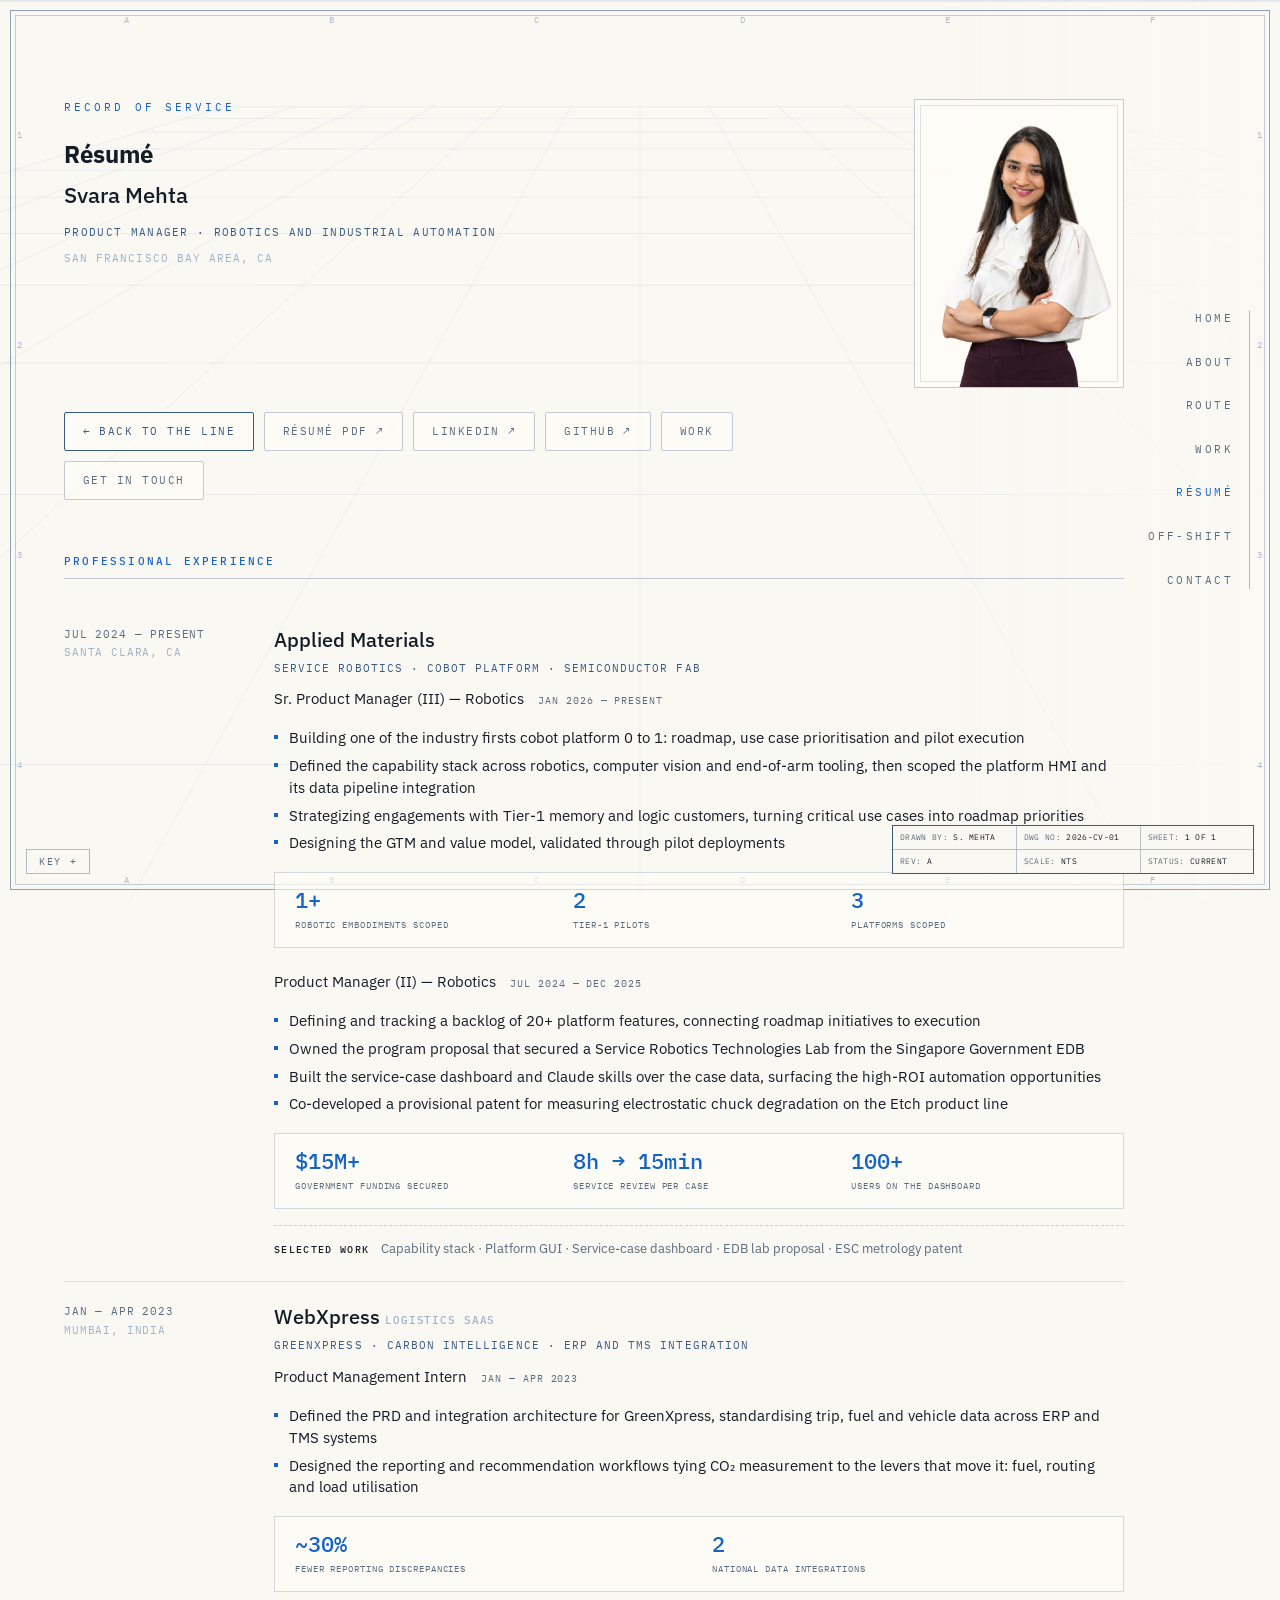
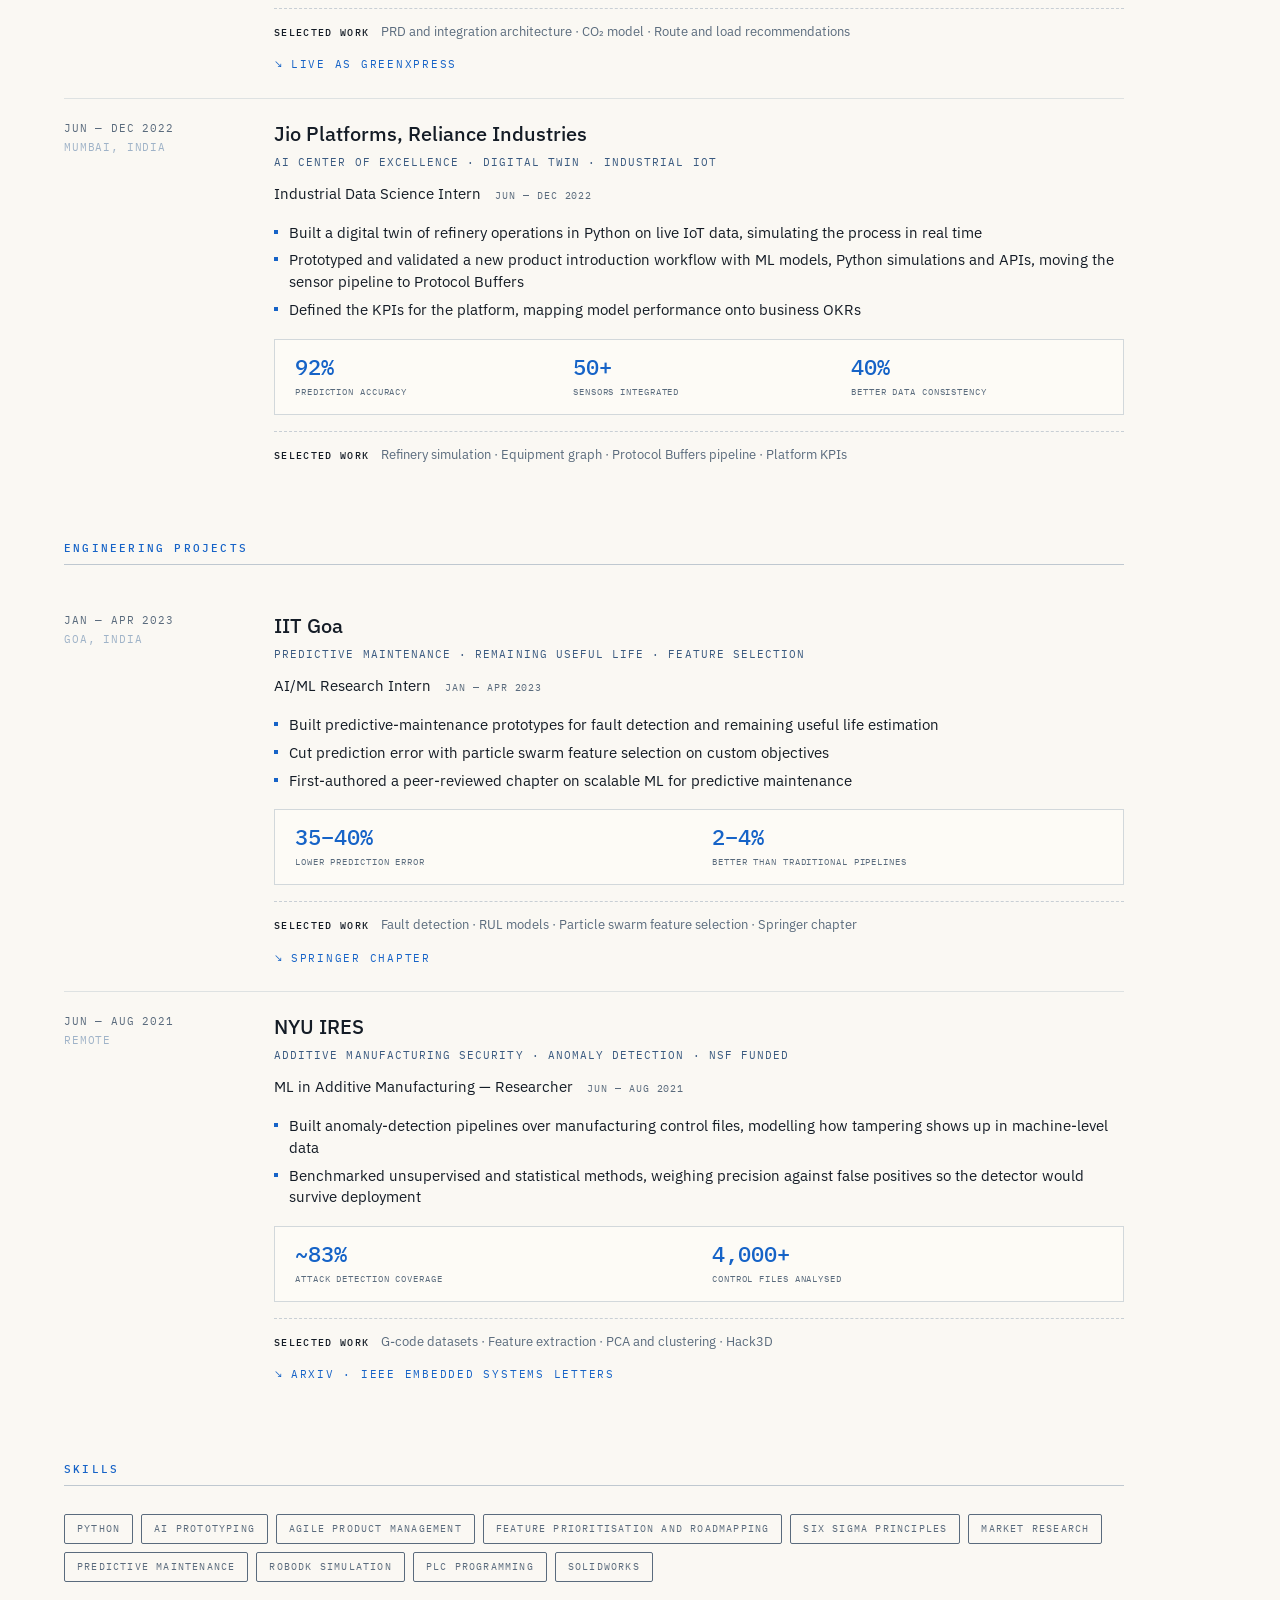
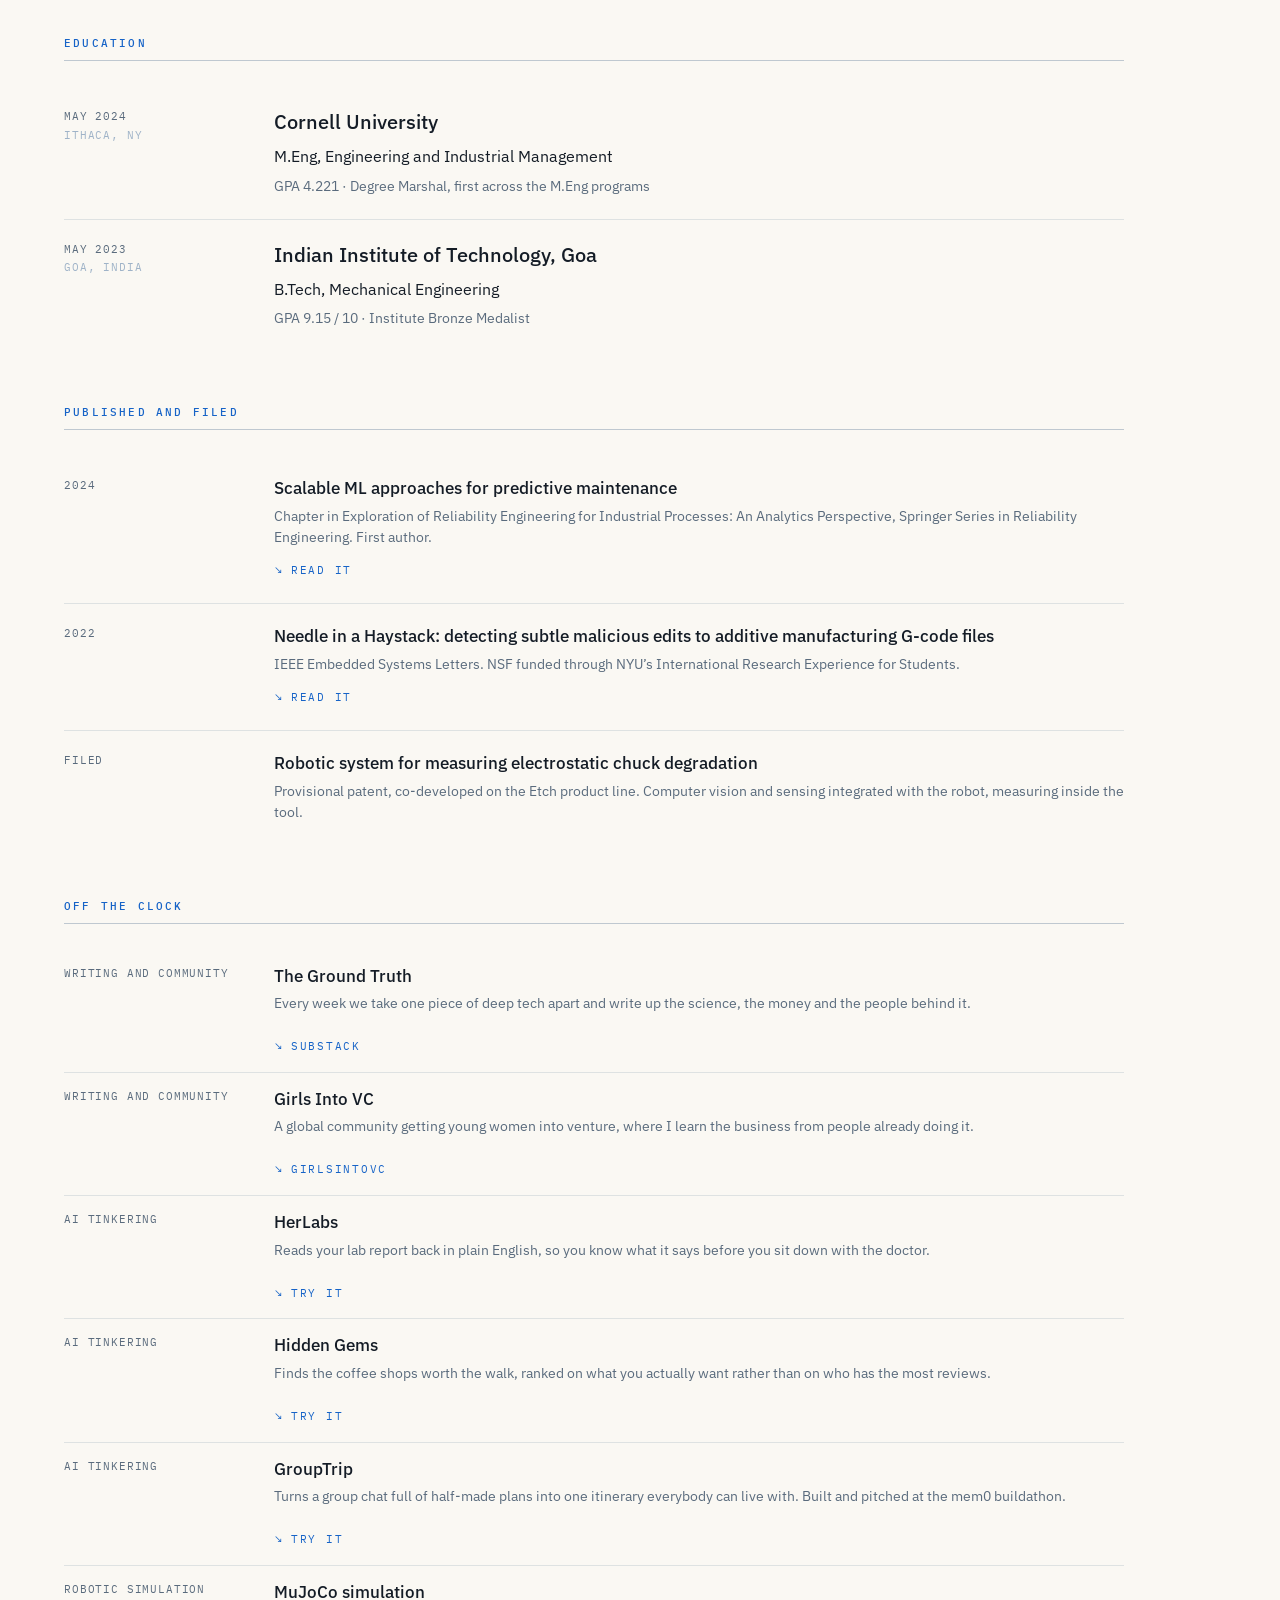
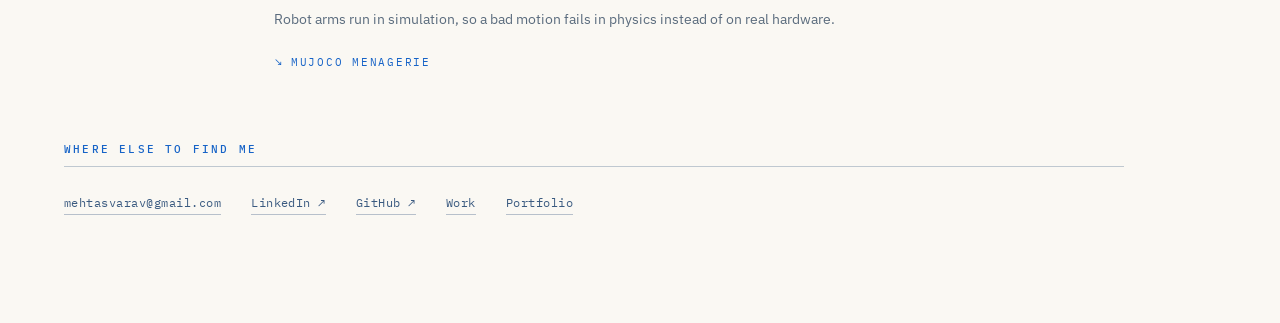
==== resume.html @ a300cddb "Portfolio site, presented as engineering drawing sheets Static site, no build step. Four sheets: hom" ====
<!DOCTYPE html>
<html lang="en">
<head>
  <meta charset="UTF-8" />
  <meta name="viewport" content="width=device-width, initial-scale=1.0" />
  <title>Résumé — Svara Mehta</title>
  <meta name="description" content="Svara Mehta — Product Manager bringing robotics and industrial automation to life. The record of service, on one sheet." />
  <meta name="theme-color" content="#FAF8F3" />
  <link rel="icon" href="data:image/svg+xml,%3Csvg xmlns='http://www.w3.org/2000/svg' viewBox='0 0 32 32'%3E%3Crect width='32' height='32' rx='3' fill='%23FAF8F3'/%3E%3Crect x='5' y='5' width='22' height='22' fill='none' stroke='%233A5A80' stroke-width='1.5'/%3E%3Crect x='8' y='8' width='16' height='16' fill='none' stroke='%239FB3C8' stroke-width='1'/%3E%3C/svg%3E" />
  <link rel="preconnect" href="https://fonts.googleapis.com" />
  <link rel="preconnect" href="https://fonts.gstatic.com" crossorigin />
  <link href="https://fonts.googleapis.com/css2?family=IBM+Plex+Sans:ital,wght@0,400;0,500;0,600;1,400&family=IBM+Plex+Mono:wght@400;500&display=swap" rel="stylesheet" />
  <link rel="stylesheet" href="svara.css?v=1795788061" />
  <script src="svara.js?v=1795788061" defer></script>
</head>
<body class="page-resume">
  <div id="root" hidden></div>

  <!-- backdrop scene -->
  <canvas id="scene" class="scene-canvas" data-testid="scene-canvas" aria-hidden="true"></canvas>

  <!-- sheet furniture -->
  <div class="sheet-border" aria-hidden="true"><div class="sheet-border-inner"></div></div>
  <div class="sheet-grid" aria-hidden="true" data-testid="sheet-grid">
    <div class="sg sg-top"><span>A</span><span>B</span><span>C</span><span>D</span><span>E</span><span>F</span></div>
    <div class="sg sg-bottom"><span>A</span><span>B</span><span>C</span><span>D</span><span>E</span><span>F</span></div>
    <div class="sg sg-left"><span>1</span><span>2</span><span>3</span><span>4</span></div>
    <div class="sg sg-right"><span>1</span><span>2</span><span>3</span><span>4</span></div>
  </div>

  <!-- fixed chrome -->
  <div class="progress" data-testid="progress-line"><span id="progress-fill" data-testid="progress-fill"></span></div>

  <nav class="edge-nav" data-testid="edge-nav" aria-label="Sections">
    <a href="index.html#hero" data-testid="nav-link-home">Home</a>
    <a href="index.html#blueprint" data-testid="nav-link-about">About</a>
    <a href="index.html#route" data-testid="nav-link-route">Route</a>
    <a href="work.html" data-testid="nav-link-work">Work</a>
    <a href="resume.html" data-testid="nav-link-resume" aria-current="page">R&eacute;sum&eacute;</a>
    <a href="index.html#off-shift" data-testid="nav-link-lately">Off-shift</a>
    <a href="index.html#on-call" data-testid="nav-link-contact">Contact</a>
  </nav>

  <div class="title-block" data-testid="title-block">
    <div class="tb-cell"><span class="tb-k">Drawn by:</span> S. Mehta</div>
    <div class="tb-cell"><span class="tb-k">Dwg No:</span> 2026-CV-01</div>
    <div class="tb-cell"><span class="tb-k">Sheet:</span> 1 of 1</div>
    <div class="tb-cell"><span class="tb-k">Rev:</span> A</div>
    <div class="tb-cell"><span class="tb-k">Scale:</span> NTS</div>
    <div class="tb-cell"><span class="tb-k">Status:</span> Current</div>
  </div>

  <div class="legend" data-testid="legend">
    <button class="legend-toggle" id="legend-toggle" data-testid="legend-toggle" aria-expanded="false">Key<span class="legend-caret">+</span></button>
    <div class="legend-panel" id="legend-panel" data-testid="legend-panel" hidden>
      <div class="lg-row"><span class="lg-sw sw-heavy"></span>Silhouette</div>
      <div class="lg-row"><span class="lg-sw sw-med"></span>Object edge</div>
      <div class="lg-row"><span class="lg-sw sw-hair"></span>Detail &amp; dimension</div>
      <div class="lg-row"><span class="lg-sw sw-dash"></span>Hidden feature</div>
      <div class="lg-row"><span class="lg-sw sw-accent"></span>Active section</div>
    </div>
  </div>

  <main>
    <section id="resume" class="section" data-testid="section-resume">
      <div class="section-inner">
        <header class="wp-head cv-head">
          <div class="cv-head-txt">
            <p class="callout">Record of Service</p>
            <h1>R&eacute;sum&eacute;</h1>
            <p class="cv-name">Svara Mehta</p>
            <p class="wp-role">Product manager &middot; robotics and industrial automation</p>
            <p class="cv-where">San Francisco Bay Area, CA</p>
          </div>
          <figure class="cv-photo" data-testid="cv-photo">
            <img src="img/svara.png" alt="Svara Mehta" width="300" height="440" />
          </figure>
          <div class="wp-acts" data-testid="resume-actions">
            <a class="wp-btn wp-btn-key" href="index.html" data-testid="cv-back">
              <span class="arr" aria-hidden="true">&larr;</span> Back to the line
            </a>
            <a class="wp-btn" href="https://docs.google.com/document/d/1C8dsD9KQ1Hc4ltvU4LNf-x8ilKTJUwt_HlvixTPZYzU/export?format=pdf" target="_blank" rel="noopener" data-testid="cv-pdf">R&eacute;sum&eacute; PDF <span class="arr" aria-hidden="true">&nearr;</span></a>
            <a class="wp-btn" href="https://www.linkedin.com/in/svara-mehta" target="_blank" rel="noopener" data-testid="cv-linkedin">LinkedIn <span class="arr" aria-hidden="true">&nearr;</span></a>
            <a class="wp-btn" href="https://github.com/svara-2311" target="_blank" rel="noopener" data-testid="cv-github">GitHub <span class="arr" aria-hidden="true">&nearr;</span></a>
            <a class="wp-btn" href="work.html" data-testid="cv-work">Work</a>
            <a class="wp-btn" href="index.html#on-call" data-testid="cv-contact">Get in touch</a>
          </div>
        </header>
        <div id="resume-body" data-testid="resume-body"></div>
      </div>
    </section>
  </main>

  <noscript><p class="noscript-note">This site draws itself with JavaScript. Please enable it.</p></noscript>
</body>
</html>
---- svara.css ----
:root {
  --bone: #FAF8F3;
  --blue: #3A5A80;
  --pale: #9FB3C8;
  --ink: #141C26;
  --slate: #5A6B7D;
  --accent: #1663C7;
  --orange: var(--accent); /* every accent use; kept as an alias */
  --mono: "IBM Plex Mono", monospace;
  --sans: "IBM Plex Sans", sans-serif;
}

* { margin: 0; padding: 0; box-sizing: border-box; }

html { scroll-behavior: smooth; }

body {
  background: var(--bone);
  color: var(--ink);
  font-family: var(--sans);
  font-size: 16px;
  line-height: 1.6;
  overflow-x: hidden;
}

::selection { background: rgba(22, 99, 199, 0.16); }

a { color: inherit; }

/* ===== backdrop scene ===== */
.scene-canvas {
  position: fixed;
  inset: 0;
  width: 100%;
  height: 100%;
  z-index: 0;
  display: block;
  transition: opacity 0.5s ease;
}
/* the route section is a drawing of its own, and the backdrop lands across
   it; it fades out while that section is the one being read */
.scene-canvas.is-off { opacity: 0; }

/* ===== sheet furniture ===== */
.sheet-border {
  position: fixed;
  inset: 10px;
  border: 1px solid rgba(58, 90, 128, 0.55);
  pointer-events: none;
  z-index: 6;
}
.sheet-border-inner {
  position: absolute;
  inset: 4px;
  border: 1px solid rgba(58, 90, 128, 0.28);
}

.sheet-grid .sg {
  position: fixed;
  display: flex;
  justify-content: space-around;
  align-items: center;
  font-family: var(--mono);
  font-size: 9px;
  letter-spacing: 0.1em;
  color: rgba(159, 179, 200, 0.85);
  pointer-events: none;
  z-index: 6;
  user-select: none;
}
.sg-top { top: 11px; left: 24px; right: 24px; height: 18px; }
.sg-bottom { bottom: 11px; left: 24px; right: 24px; height: 18px; }
.sg-left { left: 11px; top: 30px; bottom: 30px; width: 18px; flex-direction: column; }
.sg-right { right: 11px; top: 30px; bottom: 30px; width: 18px; flex-direction: column; }

/* ===== fixed chrome ===== */
.progress {
  position: fixed;
  top: 0;
  left: 0;
  right: 0;
  height: 2px;
  background: rgba(159, 179, 200, 0.25);
  z-index: 40;
}
.progress span {
  display: block;
  height: 100%;
  width: 0;
  background: var(--orange);
}

.edge-nav {
  position: fixed;
  right: 30px;
  top: 50%;
  transform: translateY(-50%);
  z-index: 30;
  border-right: 1px solid rgba(58, 90, 128, 0.4);
  padding-right: 16px;
  text-align: right;
  display: flex;
  flex-direction: column;
  gap: 26px;
}
.edge-nav a {
  font-family: var(--mono);
  font-size: 11px;
  letter-spacing: 0.22em;
  text-transform: uppercase;
  text-decoration: none;
  color: var(--slate);
  transition: color 0.25s ease;
}
.edge-nav a:hover { color: var(--ink); }
.edge-nav a.active,
.edge-nav a[aria-current="page"] { color: var(--orange); }

.title-block {
  position: fixed;
  right: 26px;
  bottom: 26px;
  width: 362px;
  z-index: 20;
  border: 1px solid var(--blue);
  background: rgba(250, 248, 243, 0.92);
  display: grid;
  grid-template-columns: 1.1fr 1.1fr 1fr;
  font-family: var(--mono);
  font-size: 8px;
  letter-spacing: 0.04em;
  text-transform: uppercase;
  color: var(--ink);
}
.tb-cell {
  padding: 5px 7px;
  border-right: 1px solid rgba(58, 90, 128, 0.35);
  border-bottom: 1px solid rgba(58, 90, 128, 0.35);
  white-space: nowrap;
  overflow: hidden;
}
.tb-cell:nth-child(3n) { border-right: none; }
.tb-cell:nth-child(n+4) { border-bottom: none; }
.tb-k { color: var(--slate); }

.legend {
  position: fixed;
  left: 26px;
  bottom: 26px;
  z-index: 20;
}
.legend-toggle {
  font-family: var(--mono);
  font-size: 10px;
  letter-spacing: 0.16em;
  text-transform: uppercase;
  color: var(--slate);
  background: rgba(250, 248, 243, 0.92);
  border: 1px solid rgba(58, 90, 128, 0.4);
  padding: 5px 12px;
  cursor: pointer;
  display: flex;
  align-items: center;
  gap: 8px;
}
.legend-toggle:hover { color: var(--ink); border-color: var(--blue); }
.legend-caret { transition: transform 0.25s ease; display: inline-block; }
.legend.open .legend-caret { transform: rotate(45deg); }
.legend-panel {
  border: 1px solid rgba(58, 90, 128, 0.4);
  border-bottom: 1px solid rgba(58, 90, 128, 0.4);
  background: rgba(250, 248, 243, 0.94);
  padding: 10px 14px;
}
.lg-row {
  display: flex;
  align-items: center;
  gap: 10px;
  font-family: var(--mono);
  font-size: 9px;
  letter-spacing: 0.12em;
  text-transform: uppercase;
  color: var(--slate);
  padding: 3px 0;
}
.lg-sw { display: inline-block; width: 30px; height: 8px; position: relative; }
.sw-heavy::before { content: ""; position: absolute; top: 3px; left: 0; right: 0; height: 2px; background: var(--blue); }
.sw-med::before { content: ""; position: absolute; top: 3px; left: 0; right: 0; height: 1px; background: var(--blue); }
.sw-hair::before { content: ""; position: absolute; top: 3px; left: 0; right: 0; height: 1px; background: var(--pale); }
.sw-dash::before { content: ""; position: absolute; top: 3px; left: 0; right: 0; height: 1px;
  background: repeating-linear-gradient(90deg, var(--pale) 0 4px, transparent 4px 8px); }
.sw-accent::before { content: ""; position: absolute; top: 2px; left: 12px; width: 6px; height: 6px; background: var(--orange); }

/* ===== sections ===== */
main { position: relative; z-index: 10; }

.section {
  min-height: 100vh;
  display: flex;
  align-items: center;
  padding: 14vh 200px 10vh 8vw;
}

.section-inner { width: min(680px, 100%); }

/* the two sections that carry a drawing get the room: the standard 200px
   right gutter is there to clear the nav, and the nav only needs 130 */
#route,
#shop-floor { padding-right: 150px; padding-left: 5vw; }
/* the plan plus its list is a screenful on its own; scrolling to reach the
   jobs underneath the drawing of where they happened makes no sense */
#route { padding-top: 7vh; padding-bottom: 9vh; }
#route .callout { margin-bottom: 8px; }
#route h2 { margin-bottom: 0; }
#route .section-inner,
#shop-floor .section-inner { width: min(1320px, 100%); }
#route h2,
#shop-floor h2 { font-size: clamp(34px, 3.4vw, 52px); }

.callout {
  font-family: var(--mono);
  font-size: 11px;
  letter-spacing: 0.28em;
  text-transform: uppercase;
  color: var(--orange);
  margin-bottom: 18px;
}

h2 {
  font-size: clamp(34px, 4.4vw, 56px);
  font-weight: 600;
  letter-spacing: -0.01em;
  line-height: 1.05;
  color: var(--ink);
}

.sub {
  font-family: var(--mono);
  font-size: 12px;
  letter-spacing: 0.14em;
  text-transform: uppercase;
  color: var(--slate);
  margin-top: 14px;
}

/* a plain-language line under the mono subtitle, where one is needed */
.sub-note {
  font-size: 16px;
  line-height: 1.55;
  color: var(--slate);
  max-width: 62ch;
  margin-top: 10px;
}

.lead-line {
  font-size: clamp(20px, 2vw, 26px);
  font-weight: 500;
  color: var(--ink);
  margin-top: 48px;
}

.section-compact { padding-top: 11vh; padding-bottom: 6vh; }
.bp-inner { width: min(1040px, 100%); }
.bp-head { max-width: 760px; }
.bp-head .lead-line { margin-top: 20px; }

.bp-grid {
  display: grid;
  grid-template-columns: repeat(2, minmax(0, 1fr));
  gap: 30px 56px;
  margin-top: 44px;
}
.bp-block { margin-top: 0; }

/* the "so what" of the four blocks, set apart from them */
.bp-close {
  margin-top: 40px;
  padding-top: 26px;
  border-top: 1px solid rgba(58, 90, 128, 0.26);
  font-style: italic;
  font-size: 14.5px;
  line-height: 1.55;
  color: var(--ink);
  text-align: left;
  text-wrap: pretty;
}
.bp-close span { display: block; }
.bp-close span + span { margin-top: 3px; }
.bp-block h3 {
  font-size: 17px;
  font-weight: 600;
  color: var(--ink);
  margin-bottom: 8px;
}
.bp-block p {
  color: var(--slate); font-size: 14.5px; line-height: 1.55;
  text-align: justify; text-justify: inter-word; hyphens: auto;
  hyphenate-limit-chars: 9 4 4;
  -webkit-hyphenate-limit-before: 4; -webkit-hyphenate-limit-after: 4;
}

.count {
  font-family: var(--mono);
  font-size: 11px;
  letter-spacing: 0.18em;
  text-transform: uppercase;
  color: var(--slate);
  margin-top: 16px;
}

/* ===== hero ===== */
.hero { align-items: flex-start; position: relative; }
.hero-inner {
  margin-top: 15vh;
  width: min(820px, 100%);
}
.hero-name {
  font-size: clamp(64px, 9.2vw, 132px);
  font-weight: 600;
  letter-spacing: -0.02em;
  line-height: 1.02;
  color: var(--ink);
}
.hero-type {
  font-family: var(--mono);
  font-size: clamp(14px, 1.5vw, 19px);
  letter-spacing: 0.06em;
  color: var(--blue);
  margin-top: 20px;
  min-height: 1.3em;
}
.type-cursor {
  display: inline-block;
  width: 1px;
  margin-left: 3px;
  background: var(--orange);
  animation: typeCursorBlink 0.9s step-end infinite;
}
.type-cursor::before { content: "\00a0"; }
@keyframes typeCursorBlink {
  0%, 49% { background: var(--orange); }
  50%, 100% { background: transparent; }
}
.hero-line {
  font-size: clamp(16px, 1.62vw, 23px);
  font-weight: 400;
  color: var(--ink);
  margin-top: 22px;
}
.hero-line a,
.bc-name a,
.direct a {
  color: inherit;
  text-decoration: underline;
  text-decoration-thickness: 1px;
  text-underline-offset: 5px;
  text-decoration-color: rgba(58, 90, 128, 0.55);
  transition: text-decoration-color 0.2s ease, color 0.2s ease;
}
.hero-line a:hover,
.direct a:hover { text-decoration-color: var(--orange); }

/* three ways off the landing page, in the same button idiom as the sheet's
   other controls, each one its own glyph so the row reads at a glance */
.hero-ic { display: flex; flex-wrap: wrap; gap: 10px; margin-top: 34px; }
.hic {
  display: inline-flex; align-items: center; gap: 8px;
  padding: 9px 15px;
  font-family: var(--mono); font-size: 10px; letter-spacing: 0.15em;
  text-transform: uppercase; text-decoration: none; white-space: nowrap;
  color: var(--slate);
  border: 1px solid rgba(58, 90, 128, 0.3); border-radius: 2px;
  background: rgba(255, 253, 248, 0.6);
  transition: border-color 0.2s ease, color 0.2s ease, background 0.2s ease;
}
.hic:hover { border-color: var(--blue); color: var(--blue); background: rgba(255, 253, 248, 0.96); }
.hic:focus-visible { outline: 2px solid var(--orange); outline-offset: 3px; }
.hic-m {
  width: 15px; height: 15px; flex: none;
  fill: none; stroke: var(--blue); stroke-width: 1.5;
  stroke-linecap: round; stroke-linejoin: round;
  transition: stroke 0.2s ease, fill 0.2s ease;
}
.hic-m-fill { fill: var(--blue); stroke: none; }
.hic:hover .hic-m { stroke: var(--orange); }
.hic:hover .hic-m-fill { fill: var(--orange); stroke: none; }

.scroll-hint {
  position: absolute;
  left: 8vw;
  bottom: 9vh;
  font-family: var(--mono);
  font-size: 11px;
  letter-spacing: 0.2em;
  text-transform: uppercase;
  color: var(--slate);
}

/* ===== section A — the route, drawn as an isometric site plan =====
   The geometry is generated in svara.js from route-data.js; everything here
   is the ink. Faces are filled before they are stroked so each solid reads
   as a silhouette, and every stroke is a hairline that holds its weight at
   any size — the drawing scales with the column, so the stroke must not.
   The plan sits straight on the sheet, with no frame of its own: the page's
   own drawing grid is the ground it stands on. Tokens are scoped to the
   section, which keeps the global palette alone. */
.rt {
  margin-top: 14px;
  --rt-roof: #FDFCFA;
  --rt-wall-l: #DED7CB;
  --rt-wall-r: #EFEAE1;
  --rt-road: #262F3C;
  --rt-line: #9A9385;
  --rt-faint: #D7D1C5;
}
.rt-plan { margin: 0; }
.rt-sheet { overflow: visible; }
/* Width-driven while there is height for it, and capped by the viewport
   when there is not: past the cap the drawing keeps its shape and centres,
   so the section still lands inside one screen on a short display. */
.rt-svg {
  display: block; width: 100%; height: auto;
  max-height: 47vh; overflow: visible;
}

/* every stroke in the drawing is a hairline, whatever the drawing scales to */
.rt-svg path, .rt-svg ellipse, .rt-svg circle { vector-effect: non-scaling-stroke; }

/* --- ground --- */
.rt-verge { fill: none; stroke: var(--rt-faint); stroke-width: 1; }
.rt-lot { fill: none; stroke: var(--rt-faint); stroke-width: 1; opacity: 0.65; }
.rt-parcel { fill: #FBF9F4; stroke: var(--rt-line); stroke-width: 1; opacity: 0.92; }
.rt-parcel.is-vacant { fill: none; stroke-dasharray: 6 5; }

/* --- the education precinct --- */
/* the campus boundary reads as a boundary, not another parcel line */
.rt-precinct {
  fill: #F3EFE6; stroke: var(--slate); stroke-width: 1.2;
  stroke-dasharray: 7 4; opacity: 0.95;
}
.rt-quad { fill: #E3DCCE; stroke: var(--rt-line); stroke-width: 1; }
.rt-drive { fill: none; stroke: var(--rt-line); stroke-width: 1.2; stroke-dasharray: 4 4; }
.rt-zone {
  font-family: var(--mono); font-size: 3.4px; letter-spacing: 0.22em;
  text-transform: uppercase; fill: var(--slate); text-anchor: middle;
  dominant-baseline: central; opacity: 0.8;
}

/* --- the road --- */
.rt-road { fill: var(--rt-road); stroke: none; }
.rt-mark {
  fill: none; stroke: #FAF8F3; stroke-width: 1.2;
  stroke-dasharray: 8 8; opacity: 0.55;
}
.rt-run { fill: none; stroke: var(--accent); stroke-width: 2; stroke-linecap: round; }
.rt-dot { fill: var(--accent); opacity: 0; }
.rt-year {
  font-family: var(--mono); font-size: 3.4px; letter-spacing: 0.12em;
  fill: #FAF8F3; text-anchor: middle; dominant-baseline: central; opacity: 0.85;
}

/* --- solids: roof, the wall that falls left, the wall that falls right --- */
.rt-top { fill: var(--rt-roof); stroke: var(--ink); stroke-width: 1.1; }
.rt-wl { fill: var(--rt-wall-l); stroke: var(--ink); stroke-width: 1.1; }
.rt-wr { fill: var(--rt-wall-r); stroke: var(--ink); stroke-width: 1.1; }
.rt-aux.rt-top, .rt-aux.rt-wl, .rt-aux.rt-wr { stroke-width: 1; }
/* the campus outbuildings, which are scenery and should not compete */
.rt-minor.rt-top, .rt-minor.rt-wl, .rt-minor.rt-wr { stroke: var(--slate); stroke-width: 1; }
/* the one site that is still running */
.rt-top.is-live { stroke: var(--accent); stroke-width: 1.4; }
.rt-wl.is-live, .rt-wr.is-live { stroke: var(--accent); }

/* --- signage: every site is named in the drawing --- */
.rt-panel { fill: #FDFCFA; stroke: var(--ink); stroke-width: 1.1; }
.rt-panel.rt-sign.is-live { stroke: var(--accent); stroke-width: 1.4; }
.rt-panel.rt-sign.is-soon { stroke: var(--accent); stroke-width: 1.3; stroke-dasharray: 4 3; }
.rt-post { fill: none; stroke: var(--ink); stroke-width: 1.1; }
.rt-sign-n {
  font-family: var(--sans); font-size: 3px; font-weight: 500;
  fill: var(--ink); text-anchor: middle;
}
.rt-sign-n.is-live { fill: var(--accent); }
.rt-sign-n.is-soon {
  font-family: var(--mono); font-size: 2.6px; letter-spacing: 0.18em; fill: var(--accent);
}
.rt-sign-w {
  font-family: var(--mono); font-size: 1.8px; letter-spacing: 0.1em;
  fill: var(--slate); text-anchor: middle;
}
/* the gate board at the entrance to each half of the site */
.rt-panel.rt-gate { fill: var(--ink); stroke: var(--ink); }
.rt-gate-n {
  font-family: var(--mono); font-size: 2.9px; letter-spacing: 0.2em;
  fill: #FAF8F3; text-anchor: middle;
}
.rt-gate-w {
  font-family: var(--mono); font-size: 1.9px; letter-spacing: 0.1em;
  fill: var(--pale); text-anchor: middle;
}

/* --- trees, because a site has some --- */
.rt-trunk { fill: none; stroke: var(--rt-line); stroke-width: 1.1; }
.rt-canopy { fill: #E5DFD3; stroke: var(--slate); stroke-width: 1.1; }

.rt-cap {
  display: flex; justify-content: space-between; gap: 16px; flex-wrap: wrap;
  margin-top: 8px; padding-top: 8px; border-top: 1px solid var(--pale);
  font-family: var(--mono); font-size: 9px; letter-spacing: 0.1em;
  text-transform: uppercase; color: var(--slate);
}

/* ===== what the plan is read by =====
   Six jobs in two columns and the two degrees beside them. Mumbai and the
   schools are named on the drawing itself, so the only thing repeated here
   is what a board has no room for: what each job actually was. */
.rt-under {
  display: grid; grid-template-columns: minmax(0, 1.62fr) minmax(0, 1fr);
  gap: 38px; margin-top: 16px;
}
.rt-h {
  font-family: var(--mono); font-size: 9.5px; letter-spacing: 0.16em;
  text-transform: uppercase; color: var(--slate);
  margin: 0 0 9px; padding-bottom: 7px; border-bottom: 1px solid var(--pale);
}
.rt-sched, .rt-elist { list-style: none; margin: 0; padding: 0; }
.rt-sched {
  display: grid; grid-template-columns: repeat(2, minmax(0, 1fr));
  /* filled down one column and then down the next, so the numbers read in
     order; the row count comes from the list itself */
  grid-auto-flow: column; grid-template-rows: repeat(var(--rt-rows, 3), auto);
  column-gap: 32px;
}
.rt-row {
  display: grid; grid-template-columns: 22px minmax(0, 1fr) auto;
  gap: 10px; align-items: baseline;
  padding: 5px 8px; margin: 0 -8px; border-bottom: 1px solid #EDE8DF;
  cursor: default;
  transition: background-color 0.22s ease;
}
/* the last row of each column, not just the last of the list */
.rt-row.is-coltail { border-bottom: 0; }

/* --- a row and the building it names, hovered together --- */
.rt-row.is-lift { background-color: #F3EFE5; }
.rt-row.is-lift .rt-rn,
.rt-row.is-lift .rt-rname,
.rt-row.is-lift .rt-rwhen { color: var(--accent); }
/* the solid rises off its plot, and the plot darkens under it like a shadow */
.rt-site { transition: transform 0.42s cubic-bezier(0.22, 1, 0.36, 1); }
.rt-site.is-lift { transform: translateY(-9px); }
.rt-site.is-lift .rt-top { fill: #FFFFFF; stroke: var(--accent); stroke-width: 1.5; }
.rt-site.is-lift .rt-wl, .rt-site.is-lift .rt-wr,
.rt-site.is-lift .rt-post { stroke: var(--accent); }
.rt-site.is-lift .rt-panel.rt-sign { fill: var(--accent); stroke: var(--accent); }
.rt-site.is-lift .rt-sign-n, .rt-site.is-lift .rt-sign-w { fill: #FFFFFF; }
.rt-parcel { transition: fill 0.3s ease, stroke 0.3s ease; }
.rt-parcel.is-lift { fill: #D5CEBE; stroke: var(--ink); }
.rt-rn {
  font-family: var(--mono); font-size: 9.5px; letter-spacing: 0.08em;
  color: var(--blue);
}
.rt-row.is-live .rt-rn { color: var(--accent); }
.rt-rb { display: flex; flex-direction: column; gap: 2px; min-width: 0; }
.rt-rname { font-size: 13.5px; font-weight: 500; color: var(--ink); }
.rt-rsub {
  font-family: var(--mono); font-size: 9px; letter-spacing: 0.07em;
  text-transform: uppercase; color: var(--blue); margin-left: 7px;
}
.rt-rnote { font-size: 12px; line-height: 1.45; color: var(--slate); }
.rt-rwhen {
  font-family: var(--mono); font-size: 9.5px; letter-spacing: 0.06em;
  color: var(--slate); white-space: nowrap;
}
.rt-row.is-live .rt-rwhen { color: var(--accent); }

.rt-erow {
  display: grid; grid-template-columns: minmax(0, 1fr) auto; gap: 14px;
  padding: 7px 8px; margin: 0 -8px; border-bottom: 1px solid #EDE8DF;
  cursor: default;
  transition: background-color 0.22s ease;
}
.rt-erow.is-lift { background-color: #F3EFE5; }
.rt-erow.is-lift .rt-eorg,
.rt-erow.is-lift .rt-enote,
.rt-erow.is-lift .rt-ewhen { color: var(--accent); }
.rt-erow:last-child { border-bottom: 0; }
.rt-eb { display: flex; flex-direction: column; gap: 3px; min-width: 0; }
.rt-eorg { font-size: 13.5px; font-weight: 500; color: var(--ink); }
.rt-edeg { font-size: 12px; line-height: 1.45; color: var(--slate); }
.rt-enote {
  font-family: var(--mono); font-size: 9px; letter-spacing: 0.07em;
  text-transform: uppercase; color: var(--blue);
}
.rt-ewhen {
  display: flex; flex-direction: column; gap: 3px; align-items: flex-end;
  font-family: var(--mono); font-size: 9.5px; letter-spacing: 0.06em;
  color: var(--slate); white-space: nowrap; text-align: right;
}
.rt-eloc { color: var(--pale); }

@media (prefers-reduced-motion: reduce) {
  .rt-run { stroke-dasharray: none !important; stroke-dashoffset: 0 !important; }
  .rt-dot { display: none; }
  /* the hover still marks the building, it just no longer moves it */
  .rt-site { transition: none; }
  .rt-site.is-lift { transform: none; }
}

/* the discipline-and-tag eyebrow, shared by the work cards and the home bands */
.pc-ind {
  font-family: var(--mono); font-size: 10px; letter-spacing: 0.14em;
  text-transform: uppercase; color: var(--blue); margin-bottom: 8px;
}
.rh-tag { color: var(--slate); }

/* ===== section C — work =====
   The all-work page is a grid of cards. Each card leads with one number and
   the sheet behind it opens in place, so the page never navigates away. */
.cards {
  margin-top: 40px;
  display: grid;
  grid-template-columns: repeat(2, minmax(0, 1fr));
  gap: 20px;
}
/* shut cards share a row height so their numbers line up; once one is open
   the row stops stretching, or its neighbour grows a hole in the middle */
.cards.has-open { align-items: start; }
.wcard {
  display: flex; flex-direction: column;
  min-height: 300px;
  padding: 28px 30px 30px;
  background: rgba(255, 253, 248, 0.84);
  border: 1px solid rgba(58, 90, 128, 0.28);
  border-radius: 3px;
  cursor: pointer;
  transition: border-color 0.25s ease, background 0.25s ease,
              transform 0.25s ease, box-shadow 0.25s ease;
}
.wcard:hover {
  border-color: var(--blue);
  transform: translateY(-3px);
  box-shadow: 0 18px 44px -26px rgba(20, 28, 38, 0.5);
}
.wcard:focus-visible { outline: 2px solid var(--orange); outline-offset: 3px; }
.wcard.open {
  grid-column: 1 / -1;
  display: grid;
  grid-template-columns: minmax(0, 1.15fr) minmax(0, 0.85fr);
  gap: 0 44px;
  background: rgba(255, 253, 248, 0.97);
  border-color: var(--blue);
  transform: none;
  cursor: default;
}
.wcard.open .wc-face { grid-column: 1; grid-row: 1; }
.wcard.open .wc-foot { grid-column: 2; grid-row: 1; margin-top: 0; }
.wcard.open .pc-body { grid-column: 1 / -1; }
.wc-face { flex: 1 1 auto; }
.wc-top {
  display: flex; justify-content: space-between; align-items: flex-start;
  gap: 14px; margin-bottom: 13px;
}
.wc-co {
  font-family: var(--mono); font-size: 10px; font-weight: 500;
  letter-spacing: 0.14em; text-transform: uppercase; color: var(--slate);
}
.wc-arr {
  flex: 0 0 auto;
  width: 22px; height: 22px; margin-top: -2px;
  display: grid; place-items: center;
  font-family: var(--mono); font-size: 14px; line-height: 1;
  color: var(--blue);
  border: 1px solid rgba(58, 90, 128, 0.34); border-radius: 2px;
  transition: border-color 0.2s ease, color 0.2s ease, background 0.2s ease;
}
.wcard:hover .wc-arr { border-color: var(--orange); color: var(--orange); }
.wcard.open .wc-arr { background: var(--blue); border-color: var(--blue); color: var(--bone); }
.wc-title {
  font-size: 25px; font-weight: 500; line-height: 1.2;
  letter-spacing: -0.01em; color: var(--ink); margin: 6px 0 10px;
}
.wc-hook { font-size: 14.5px; color: var(--slate); line-height: 1.5; }

.wc-foot { margin-top: 24px; }
/* both figures read together, and the skills sit under the pair */
.wc-figs { display: grid; grid-template-columns: repeat(2, minmax(0, 1fr)); gap: 18px 26px; }
.wcard.open .wc-figs { gap: 18px 24px; }
.wc-impact {
  font-family: var(--mono); font-size: clamp(26px, 2.2vw, 36px); font-weight: 500;
  line-height: 1; letter-spacing: -0.02em; color: var(--orange);
}
.wc-cap {
  display: flex; align-items: center; gap: 8px; flex-wrap: wrap;
  font-family: var(--mono); font-size: 9.5px; letter-spacing: 0.1em;
  text-transform: uppercase; color: var(--slate);
  margin-top: 9px; line-height: 1.4;
}
.wc-metric .deriv.show { max-height: 170px; margin-top: 11px; }
.wc-dates {
  font-family: var(--mono); font-size: 9px; letter-spacing: 0.1em;
  text-transform: uppercase; color: var(--pale); margin-top: 5px;
}
.wc-foot .tags { margin-top: 18px; }

/* the sheet behind the card */
.pc-body {
  max-height: 0; opacity: 0; overflow: hidden;
  transition: max-height 0.55s cubic-bezier(0.22, 1, 0.36, 1), opacity 0.3s ease;
}
.wcard.open .pc-body {
  max-height: 1800px; opacity: 1;
  margin-top: 26px; padding-top: 24px;
  border-top: 1px solid rgba(58, 90, 128, 0.22);
}
/* the second number is a band of its own above the written sections, so its
   caption never runs into the column labels underneath */
.wcard .metrics {
  grid-template-columns: 1fr;
  gap: 22px;
  margin-bottom: 26px;
  padding-bottom: 24px;
  border-bottom: 1px solid rgba(58, 90, 128, 0.18);
}
.wcard .m-num { font-size: 30px; }
.wcard .datasheet .ds-row { grid-template-columns: 124px minmax(0, 1fr); padding: 10px 0; }
.wcard .ds-body, .wcard .ds-outcome li { font-size: 13.5px; line-height: 1.5; }
.wcard .rp-link { font-size: 10.5px; }
/* the stage line is a band of its own, not a header for the columns below */
.wcard .pk-flow {
  margin: 4px 0 26px;
  padding-bottom: 26px;
  border-bottom: 1px solid rgba(58, 90, 128, 0.18);
}

/* The work page is a page, not a section: it runs from the top of the sheet
   and flows the whole way down, rather than being centred in one viewport. */
body.page-work #shop-floor {
  display: block;
  min-height: 0;
  padding-top: 11vh;
  padding-bottom: 12vh;
}
body.page-work #shop-floor .section-inner { width: min(1320px, 100%); }
.wp-head { margin-bottom: 4px; }
.wp-role {
  font-family: var(--mono); font-size: 11px; letter-spacing: 0.12em;
  text-transform: uppercase; color: var(--blue); margin-top: 12px;
}
.wp-acts { display: flex; flex-wrap: wrap; gap: 10px; margin-top: 24px; }
.wp-btn {
  display: inline-flex; align-items: center; gap: 8px;
  padding: 10px 18px;
  font-family: var(--mono); font-size: 10.5px; letter-spacing: 0.14em;
  text-transform: uppercase; text-decoration: none; white-space: nowrap;
  color: var(--slate);
  border: 1px solid rgba(58, 90, 128, 0.3); border-radius: 2px;
  background: rgba(255, 253, 248, 0.6);
  transition: border-color 0.2s ease, color 0.2s ease, background 0.2s ease;
}
.wp-btn:hover {
  border-color: var(--blue); color: var(--blue);
  background: rgba(255, 253, 248, 0.96);
}
.wp-btn-key { color: var(--blue); border-color: var(--blue); }
.wp-btn-key:hover { background: var(--blue); color: var(--bone); }


/* ===== the resume page =====
   A page in itself, and still part of the set: the same sheet furniture, the
   same nav, one column read top to bottom. Dates stand in their own margin,
   the way a drawing revision table does. */
body.page-resume #resume {
  display: block;
  min-height: 0;
  padding: 11vh 150px 12vh 5vw;
}
/* wide enough for the dates to sit in their own margin and the lines still
   to break where a reader wants them */
body.page-resume #resume .section-inner { width: min(1060px, 100%); }
.cv-head {
  display: grid; grid-template-columns: minmax(0, 1fr) 210px;
  gap: 0 48px; align-items: start;
}
.cv-head-txt { min-width: 0; }
.cv-name { font-size: 22px; font-weight: 500; color: var(--ink); margin-top: 4px; }
.cv-where {
  font-family: var(--mono); font-size: 10.5px; letter-spacing: 0.1em;
  text-transform: uppercase; color: var(--pale); margin-top: 8px;
}
/* a portrait, drawn into the sheet rather than dropped on top of it */
.cv-photo {
  position: relative;
  border: 1px solid rgba(58, 90, 128, 0.3);
  background: rgba(255, 253, 248, 0.86);
  padding: 12px 12px 0;
}
.cv-photo img { display: block; width: 100%; height: auto; }
.cv-photo::after {
  content: ""; position: absolute; inset: 5px;
  border: 1px solid rgba(58, 90, 128, 0.16); pointer-events: none;
}
.cv-sub {
  font-family: var(--mono); font-size: 11px; letter-spacing: 0.08em;
  text-transform: uppercase; color: var(--pale);
}
.cv-role + .cv-role { margin-top: 22px; }
.cv-rt {
  display: flex; flex-wrap: wrap; align-items: baseline; gap: 4px 14px;
  font-size: 15px; color: var(--ink); margin-top: 11px;
}
.cv-rt span {
  font-family: var(--mono); font-size: 9.5px; letter-spacing: 0.1em;
  text-transform: uppercase; color: var(--slate);
}
.cv-inline { display: flex; flex-wrap: wrap; gap: 8px 22px; margin-top: 10px; }
.cv-sec { margin-top: 56px; }
.cv-h {
  font-family: var(--mono); font-size: 11px; font-weight: 500;
  letter-spacing: 0.2em; text-transform: uppercase; color: var(--orange);
  padding-bottom: 10px; margin-bottom: 26px;
  border-bottom: 1px solid rgba(58, 90, 128, 0.3);
}
.cv-row {
  display: grid;
  grid-template-columns: 176px minmax(0, 1fr);
  gap: 0 34px;
  padding: 22px 0;
  border-bottom: 1px solid rgba(58, 90, 128, 0.14);
}
.cv-row:last-child { border-bottom: none; }
.cv-row-tight { padding: 16px 0; }
.cv-when p {
  font-family: var(--mono); font-size: 10.5px; letter-spacing: 0.08em;
  text-transform: uppercase; color: var(--slate); line-height: 1.5;
}
.cv-when .cv-loc { color: var(--pale); margin-top: 3px; }
.cv-what { min-width: 0; }
.cv-org { font-size: 20px; font-weight: 500; line-height: 1.25; color: var(--ink); }
.cv-org-s { font-size: 16.5px; }
.cv-org a { color: inherit; text-decoration: none; border-bottom: 1px solid rgba(58, 90, 128, 0.35); }
.cv-org a:hover { color: var(--blue); border-color: var(--blue); }
.cv-ind {
  font-family: var(--mono); font-size: 9.5px; letter-spacing: 0.14em;
  text-transform: uppercase; color: var(--slate); margin-top: 7px;
}
.cv-title { font-size: 15.5px; color: var(--ink); margin-top: 10px; }
.cv-hook { font-size: 14.5px; color: var(--slate); line-height: 1.5; margin-top: 5px; }
.cv-note { font-size: 14px; color: var(--slate); line-height: 1.5; margin-top: 7px; }
.cv-nums { display: flex; flex-wrap: wrap; gap: 14px 36px; margin-top: 16px; }
.cv-nums span { display: flex; flex-direction: column; gap: 5px; }
.cv-nums b {
  font-family: var(--mono); font-size: 23px; font-weight: 500;
  color: var(--orange); line-height: 1;
}
.cv-nums i {
  font-style: normal; font-family: var(--mono); font-size: 9px;
  letter-spacing: 0.1em; text-transform: uppercase; color: var(--slate);
}
.cv-list { margin-top: 16px; }
.cv-list li { font-size: 14px; }

/* what this post actually covered, read before any bullet */
.cv-scope {
  font-family: var(--mono); font-size: 10.5px; letter-spacing: 0.1em;
  text-transform: uppercase; color: var(--blue); margin-top: 8px;
}

/* the numbers, lifted out of the prose into a strip of their own */
.cv-figs {
  display: grid;
  grid-template-columns: repeat(auto-fit, minmax(140px, 1fr));
  gap: 18px 26px;
  margin-top: 18px;
  padding: 16px 20px;
  border: 1px solid rgba(58, 90, 128, 0.22);
  background: rgba(255, 253, 248, 0.6);
}
.cv-fig { min-width: 0; }
.cv-fig b {
  display: block;
  font-family: var(--mono); font-size: 22px; font-weight: 500;
  color: var(--orange); line-height: 1;
}
.cv-fig i {
  display: block; margin-top: 7px;
  font-style: normal; font-family: var(--mono); font-size: 9px;
  letter-spacing: 0.1em; text-transform: uppercase; color: var(--slate);
  line-height: 1.45;
}

/* the one-line index of the work, the way a drawing lists its details */
.cv-sel {
  font-size: 13px; color: var(--slate); line-height: 1.55;
  margin-top: 16px; padding-top: 13px;
  border-top: 1px dashed rgba(58, 90, 128, 0.26);
}
.cv-sel b {
  font-family: var(--mono); font-size: 9.5px; font-weight: 500;
  letter-spacing: 0.14em; text-transform: uppercase; color: var(--ink);
  margin-right: 12px;
}
.cv-what .rp-link { margin-top: 14px; }
.cv-tags { margin-top: 0; }
.cv-links { display: flex; flex-wrap: wrap; gap: 12px 30px; }
.cv-links a {
  font-family: var(--mono); font-size: 12px; letter-spacing: 0.04em;
  color: var(--blue); text-decoration: none;
  border-bottom: 1px solid rgba(58, 90, 128, 0.35); padding-bottom: 2px;
}
.cv-links a:hover { color: var(--orange); border-color: var(--orange); }

/* on paper the drawing furniture is noise; the record is the point */
@media print {
  .scene-canvas, .sheet-border, .sheet-grid, .progress,
  .edge-nav, .title-block, .legend, .wp-acts, .cursor-glow { display: none !important; }
  body.page-resume #resume { padding: 0; }
  .cv-row { break-inside: avoid; }
}

/* ===== home — selected work =====
   Cards on the same paper as the rest of the sheet, carrying no fill of
   their own: the number the entry is filed under, the line that places it,
   the title low on the card, and the dates and the way in along the bottom.
   The colour is in the type — blue for the number, the tag and the way in,
   slate for everything that places the work, ink for the title. The accent
   is kept for one job, which is saying what is under the pointer. The record
   opens in the middle of the screen. */
.worklist { margin-top: 36px; --wk-card: #FDFCFA; --wk-edge: #E2DCD2; --wk-mark: #C9C2B6; }

.wk-glabel {
  font-family: var(--mono); font-size: 10px; font-weight: 500;
  letter-spacing: 0.18em; text-transform: uppercase; color: var(--slate);
  margin: 48px 0 24px;
}

.wk-grid {
  display: grid;
  grid-template-columns: repeat(2, minmax(0, 1fr));
  gap: 24px;
}

.wk-card {
  position: relative;
  display: grid;
  grid-template-rows: auto auto minmax(0, 1fr) auto;
  min-height: 250px;
  padding: 26px;
  overflow: hidden;
  border: 1px solid var(--wk-edge);
  border-radius: 4px;
  background: var(--wk-card);
  color: var(--ink);
  font: inherit;
  text-align: left;
  cursor: pointer;
  transition: transform 0.28s cubic-bezier(0.16, 1, 0.3, 1),
              box-shadow 0.28s cubic-bezier(0.16, 1, 0.3, 1),
              border-color 0.28s ease-out, opacity 0.22s ease-out;
}
.wk-card[data-status="coming-soon"] { border-style: dashed; }
.wk-card:focus-visible { outline: 2px solid var(--accent); outline-offset: 3px; }

/* the accent runs across the top of the card as it comes up */
.wk-card::after {
  content: "";
  position: absolute; top: 0; left: 0; right: 0; height: 2px;
  background: #E8601C;
  transform: scaleX(0);
  transform-origin: left center;
  transition: transform 0.32s cubic-bezier(0.16, 1, 0.3, 1);
}

/* the sheet's trim marks, one in each corner */
.wk-ticks { position: absolute; inset: 12px; pointer-events: none; }
.wk-ticks .tk {
  position: absolute; width: 8px; height: 8px;
  border: 0 solid var(--wk-mark);
  transition: border-color 0.28s ease-out;
}
.wk-ticks .tl { top: 0; left: 0; border-top-width: 1px; border-left-width: 1px; }
.wk-ticks .tr { top: 0; right: 0; border-top-width: 1px; border-right-width: 1px; }
.wk-ticks .bl { bottom: 0; left: 0; border-bottom-width: 1px; border-left-width: 1px; }
.wk-ticks .br { bottom: 0; right: 0; border-bottom-width: 1px; border-right-width: 1px; }

/* the number the sheet is filed under, and the tag on the machine */
.wk-head { display: flex; align-items: flex-start; justify-content: space-between; gap: 16px; }
.wk-no {
  font-family: var(--mono); font-size: 34px; font-weight: 500;
  line-height: 0.9; letter-spacing: -0.02em;
  color: var(--blue);
  transition: color 0.28s ease-out, transform 0.28s cubic-bezier(0.16, 1, 0.3, 1);
}
.wk-tag {
  padding: 4px 10px;
  border: 1px solid var(--pale);
  border-radius: 999px;
  font-family: var(--mono); font-size: 9px; letter-spacing: 0.14em;
  text-transform: uppercase; color: var(--blue); white-space: nowrap;
  transition: border-color 0.28s ease-out, color 0.28s ease-out;
}
.wk-tag.is-soon { border-style: dashed; color: var(--slate); }

.wk-kind {
  margin-top: 10px;
  font-family: var(--mono); font-size: 10px; letter-spacing: 0.08em;
  text-transform: uppercase; color: var(--slate); line-height: 1.5;
}

/* the title sits low on the card, the way the reference sheets set it */
.wk-body { align-self: end; display: grid; gap: 6px; padding-top: 28px; }
.wk-ctitle {
  font-family: var(--sans); font-size: 21px; font-weight: 500; line-height: 1.22;
  letter-spacing: -0.015em; color: var(--ink);
}
.wk-sum {
  font-family: var(--sans); font-size: 14px; line-height: 1.45; color: var(--slate);
  display: -webkit-box; -webkit-box-orient: vertical; -webkit-line-clamp: 2;
  overflow: hidden;
}

.wk-foot {
  display: flex; align-items: center; justify-content: space-between; gap: 16px;
  margin-top: 20px;
  padding-top: 14px;
  border-top: 1px solid var(--wk-edge);
}
.wk-period,
.wk-cta {
  font-family: var(--mono); font-size: 10px; letter-spacing: 0.14em;
  text-transform: uppercase;
}
.wk-period { color: var(--slate); }
.wk-cta {
  position: relative;
  display: inline-flex; align-items: center; gap: 8px;
  color: var(--blue);
  transition: color 0.28s ease-out;
}
/* the rule under the way in draws itself from the left */
.wk-cta::after {
  content: "";
  position: absolute; left: 0; right: 24px; bottom: -4px; height: 1px;
  background: currentColor;
  transform: scaleX(0);
  transform-origin: left center;
  transition: transform 0.28s cubic-bezier(0.16, 1, 0.3, 1);
}
.wk-arrow {
  flex: 0 0 16px; width: 16px; height: 16px;
  transition: transform 0.28s cubic-bezier(0.16, 1, 0.3, 1);
}
.wk-arrow svg {
  width: 16px; height: 16px; display: block;
  fill: none; stroke: currentColor; stroke-width: 1.4;
  stroke-linecap: round; stroke-linejoin: round;
}

/* under the pointer, and while its record is open */
.wk-card:hover,
.wk-card.is-open {
  transform: translateY(-6px);
  border-color: var(--blue);
  box-shadow: 0 18px 38px -28px rgba(20, 28, 38, 0.55);
}
.wk-card:hover::after,
.wk-card.is-open::after { transform: scaleX(1); }
.wk-card:hover .wk-no,
.wk-card.is-open .wk-no { color: var(--ink); transform: translateY(-2px); }
.wk-card:hover .wk-ticks .tk,
.wk-card.is-open .wk-ticks .tk { border-color: #E8601C; }
.wk-card:hover .wk-tag,
.wk-card.is-open .wk-tag { border-color: var(--blue); }
.wk-card:hover .wk-cta,
.wk-card.is-open .wk-cta { color: var(--ink); }
.wk-card:hover .wk-cta::after,
.wk-card.is-open .wk-cta::after { transform: scaleX(1); }
.wk-card:hover .wk-arrow,
.wk-card.is-open .wk-arrow { transform: translateX(4px); }

/* with a record open, the rest of the grid stands back from it */
.worklist.wk-open .wk-card:not(.is-open) { opacity: 0.4; }

/* ===== the record, as a card in the middle of the screen ===== */
.wk-overlay {
  position: fixed; inset: 0; z-index: 60;
  display: grid; place-items: center;
  padding: 32px;
}
.wk-overlay[hidden] { display: none; }
.wk-backdrop {
  position: absolute; inset: 0;
  background: rgba(250, 248, 243, 0.62);
  opacity: 0;
  transition: opacity 0.28s ease;
}
.wk-overlay.open .wk-backdrop { opacity: 1; }

.wk-modal {
  position: relative;
  width: min(640px, 100%);
  max-height: min(86vh, 880px);
  padding: 32px;
  overflow-y: auto;
  overscroll-behavior: contain;
  background: var(--bone);
  border: 1px solid var(--pale);
  border-radius: 6px;
  box-shadow: 0 44px 90px -44px rgba(20, 28, 38, 0.55);
  opacity: 0;
  transform: scale(0.94);
  transition: opacity 0.28s ease-out, transform 0.28s cubic-bezier(0.16, 1, 0.3, 1);
}
.wk-overlay.open .wk-modal { opacity: 1; transform: scale(1); }
.wk-modal:focus { outline: none; }

.wk-close {
  position: absolute;
  top: 20px; right: 20px;
  width: 28px; height: 28px;
  display: grid; place-items: center;
  padding: 0;
  border: 1px solid rgba(58, 90, 128, 0.22);
  border-radius: 2px;
  background: transparent;
  color: var(--slate);
  font-family: var(--mono); font-size: 14px; line-height: 1;
  cursor: pointer;
  transition: color 0.2s ease, border-color 0.2s ease;
}
.wk-close:hover { color: var(--ink); border-color: var(--blue); }
.wk-close:focus-visible { outline: 2px solid var(--accent); outline-offset: 2px; }

.wk-eyebrow {
  font-family: var(--mono); font-size: 10px; letter-spacing: 0.14em;
  text-transform: uppercase; color: var(--accent);
  padding-right: 40px;
}
.wk-title {
  margin-top: 10px;
  font-family: var(--sans); font-size: 24px; font-weight: 500;
  line-height: 1.2; letter-spacing: -0.01em; color: var(--ink);
}
.wk-org {
  margin-top: 8px;
  font-family: var(--mono); font-size: 11px; letter-spacing: 0.04em;
  color: var(--slate);
}
.wk-link {
  /* the arrow keeps to the first line when the label wraps */
  display: inline-flex; align-items: baseline; gap: 7px;
  margin-top: 14px;
  font-family: var(--mono); font-size: 11px; letter-spacing: 0.12em;
  text-transform: uppercase; text-decoration: none; color: var(--accent);
}
.wk-link:hover { text-decoration: underline; text-underline-offset: 4px; }

.wk-rule { height: 1px; margin: 24px 0; background: rgba(58, 90, 128, 0.22); }

/* both figures side by side, each owed a derivation behind a circled i */
.wk-metrics { display: grid; grid-template-columns: 1fr 1fr; gap: 0 24px; }
.wk-metric { min-width: 0; }
.wk-metric b {
  display: block;
  font-family: var(--sans); font-size: 32px; font-weight: 600;
  line-height: 1; letter-spacing: -0.02em; color: var(--ink);
}
.wk-mlabel {
  display: flex; align-items: center; gap: 7px;
  margin-top: 8px;
  font-family: var(--mono); font-size: 10px; letter-spacing: 0.1em;
  text-transform: uppercase; color: var(--slate); line-height: 1.35;
}
.wk-i {
  flex: 0 0 12px;
  width: 12px; height: 12px;
  display: grid; place-items: center;
  padding: 0;
  border: 1px solid var(--pale);
  border-radius: 50%;
  background: transparent;
  color: var(--slate);
  font-family: var(--mono); font-size: 8px; line-height: 1;
  cursor: pointer;
  transition: color 0.2s ease, border-color 0.2s ease;
}
.wk-i:hover,
.wk-i[aria-expanded="true"] { color: var(--accent); border-color: var(--accent); }
.wk-deriv {
  grid-column: 1 / -1;
  display: none;
  margin-top: 14px;
  font-family: var(--sans); font-style: italic; font-size: 13px;
  line-height: 1.5; color: var(--slate);
}
.wk-deriv.on { display: block; }

.wk-progress {
  font-family: var(--mono); font-size: 11px; letter-spacing: 0.14em;
  text-transform: uppercase; color: var(--accent);
}

/* the written record, as a datasheet: label in the gutter, text in the field */
.wk-ds { display: grid; gap: 18px; }
.wk-dsrow {
  display: grid;
  grid-template-columns: 80px minmax(0, 1fr);
  column-gap: 20px;
  align-items: baseline;
}
.wk-dsk {
  font-family: var(--mono); font-size: 10px; letter-spacing: 0.12em;
  text-transform: uppercase; color: var(--slate); text-align: right;
  line-height: 1.6;
}
.wk-dsv {
  font-family: var(--sans); font-size: 14px; line-height: 1.6; color: var(--ink);
  min-width: 0;
}
.wk-dsv ul { list-style: none; display: grid; gap: 6px; }
.wk-dsv li { position: relative; padding-left: 14px; }
.wk-dsv li::before {
  content: "";
  position: absolute; left: 0; top: 0.62em;
  width: 4px; height: 4px;
  background: var(--accent);
}

.wk-skills { display: flex; flex-wrap: wrap; gap: 8px; margin-top: 24px; }
.wk-skill {
  padding: 5px 10px;
  border: 1px solid var(--slate);
  border-radius: 2px;
  font-family: var(--mono); font-size: 10px; letter-spacing: 0.1em;
  text-transform: uppercase; color: var(--slate); line-height: 1.2;
}

/* on a phone the cards run one to a row, the record rises from the bottom as
   a full sheet, the figures stack, and every datasheet label sits on the line
   above its text */
@media (max-width: 768px) {
  .wk-grid { grid-template-columns: 1fr; gap: 16px; }
  .wk-card { min-height: 230px; padding: 22px; }
  .wk-no { font-size: 30px; }

  .wk-overlay { padding: 16px; }
  .wk-modal { width: 100%; max-height: 90vh; padding: 24px; }
  .wk-metrics { grid-template-columns: 1fr; gap: 22px 0; }
  .wk-deriv { grid-column: 1; margin-top: 10px; }
  .wk-dsrow { grid-template-columns: 1fr; row-gap: 6px; }
  .wk-dsk { text-align: left; }
}

/* a card that lifts and a panel that slides both move the reader's eye;
   asked not to, they are simply there */
@media (prefers-reduced-motion: reduce) {
  .wk-card, .wk-card::after, .wk-arrow, .wk-ticks .tk,
  .wk-tag, .wk-cta, .wk-cta::after, .wk-no, .wk-modal, .wk-backdrop,
  .worklist.wk-open .wk-card:not(.is-open) { transition: none; }
  .wk-modal, .wk-overlay.open .wk-modal { transform: none; }
  .wk-card:hover, .wk-card.is-open { transform: none; }
  .wk-card:hover .wk-no, .wk-card.is-open .wk-no { transform: none; }
  .wk-card:hover .wk-arrow, .wk-card.is-open .wk-arrow { transform: none; }
}

/* ===== the workflow graph =====
   A node editor, drawn the way node editors are: a dark canvas on a dot
   grid, icon tiles wired port to port, and the name and the tool read
   underneath each one. The wires are measured in JS from the laid-out
   tiles, so nothing here hard-codes a position. */
.pk-graph {
  position: relative;
  margin-top: 26px;
  padding: 20px 22px 24px;
  border-radius: 14px;
  border: 1px solid rgba(58, 90, 128, 0.22);
  background:
    radial-gradient(circle at 1px 1px, rgba(58, 90, 128, 0.17) 1px, transparent 1.4px)
      0 0 / 26px 26px,
    rgba(255, 253, 248, 0.78);
  /* the wire and the tile edge are the drawing's blue; the badge is its orange */
  --acc: var(--orange);
  --acc-dim: rgba(58, 90, 128, 0.42);
}
.gr-head {
  position: relative; z-index: 2;
  display: flex; align-items: center; justify-content: space-between;
  gap: 12px; margin-bottom: 18px;
}
.gr-cap {
  font-family: var(--mono); font-size: 10px; letter-spacing: 0.14em;
  text-transform: uppercase; color: var(--pale);
}
.gr-state {
  display: inline-flex; align-items: center; gap: 6px;
  padding: 4px 11px; border-radius: 999px;
  border: 1px solid rgba(22, 99, 199, 0.32);
  background: rgba(22, 99, 199, 0.08);
  font-family: var(--mono); font-size: 9px; letter-spacing: 0.14em;
  text-transform: uppercase; color: var(--acc);
}

.gr-wires {
  position: absolute; left: 0; top: 0; width: 100%; height: 100%;
  overflow: visible; pointer-events: none;
}
.gw-line { fill: none; stroke: var(--acc-dim); stroke-width: 1.6; }
.gw-dash, .gw-head { display: none; }
/* the port a wire lands on */
.gw-pin { fill: var(--bone); stroke: rgba(58, 90, 128, 0.5); stroke-width: 1; }

.gr-grid {
  position: relative;
  display: grid;
  grid-template-columns: repeat(var(--cols, 7), minmax(0, 1fr));
  grid-template-rows: repeat(var(--rows, 4), minmax(0, 1fr));
  column-gap: 34px; row-gap: 16px;
}
.gr-node {
  position: relative;
  grid-column: var(--c);
  grid-row: var(--r) / span var(--rs, 1);
  /* a node spanning two rows sits in the middle of them rather than
     stretching, so a fan-in lands on one centre line */
  align-self: center;
  display: flex; flex-direction: column; align-items: center;
  gap: 9px; text-align: center;
}
/* the tile is the node; the wires meet its edges */
.gr-tile {
  position: relative; flex: none;
  width: 56px; height: 56px;
  display: flex; align-items: center; justify-content: center;
  border: 1.5px solid var(--acc-dim);
  border-radius: 15px;
  background: #FFFDF8;
}
.gr-ic {
  width: 26px; height: 26px;
  fill: none; stroke: var(--blue); stroke-width: 1.5;
  stroke-linecap: round; stroke-linejoin: round;
}
.gr-node b {
  font-size: 12.5px; font-weight: 600; line-height: 1.3; color: var(--ink);
}
.gr-node em {
  font-style: normal; font-family: var(--mono); font-size: 10px;
  line-height: 1.4; color: var(--blue);
}
/* the stage still ahead of her: the same tile, drawn open */
.gr-node.is-pend .gr-tile { border-style: dashed; background: transparent; }
.gr-node.is-pend .gr-ic { stroke: var(--pale); }
.gr-node.is-pend em { color: var(--pale); }

/* squeezed: the same canvas, smaller, rather than a different drawing */
.pk-graph.gr-tight { padding: 16px 16px 20px; }
.pk-graph.gr-tight .gr-grid { column-gap: 20px; row-gap: 12px; }
.pk-graph.gr-tight .gr-node { gap: 7px; }
.pk-graph.gr-tight .gr-tile { width: 44px; height: 44px; border-radius: 12px; }
.pk-graph.gr-tight .gr-ic { width: 21px; height: 21px; }
.pk-graph.gr-tight .gr-node b { font-size: 10.5px; line-height: 1.25; }
.pk-graph.gr-tight .gr-node em { font-size: 8.5px; }
.pk-graph.gr-tight .gr-cap { font-size: 8.5px; }
.pk-graph.gr-tight .gr-head { margin-bottom: 14px; }

.pk-graph.gr-micro .gr-grid { column-gap: 12px; row-gap: 10px; }
.pk-graph.gr-micro .gr-tile { width: 34px; height: 34px; border-radius: 9px; }
.pk-graph.gr-micro .gr-ic { width: 17px; height: 17px; }
.pk-graph.gr-micro .gr-node b { font-size: 9.5px; line-height: 1.22; }
.pk-graph.gr-micro .gr-node em { font-size: 7.5px; }
.pk-graph.gr-micro .gr-state { display: none; }

/* narrower than a readable column, so the run is read top to bottom */
.pk-graph.gr-stack .gr-wires { display: none; }
.pk-graph.gr-stack .gr-grid {
  grid-template-columns: 1fr; grid-template-rows: auto; row-gap: 22px;
}
.pk-graph.gr-stack .gr-node { grid-column: 1; grid-row: auto; gap: 8px; }
.pk-graph.gr-stack .gr-tile { width: 48px; height: 48px; border-radius: 13px; }
.pk-graph.gr-stack .gr-node + .gr-node::before {
  content: ""; position: absolute; left: 50%; top: -22px; width: 1px; height: 22px;
  background: var(--acc-dim); opacity: 0.6;
}

/* the work page gives the graph a band of its own, as it does the stage line */
.wcard .pk-graph { margin: 4px 0 26px; }

/* ===== the stage line =====
   The run the work actually went through, drawn the way the route is: nodes
   on a pipe, a junction dot where each one meets it and a flow chevron on
   every run between them. No pictures of anything — just the drawing. */
.pk-flow {
  display: flex; align-items: stretch; flex-wrap: wrap;
  gap: 0; margin-top: 26px;
}
.fl-step {
  position: relative;
  display: flex; flex-direction: column; gap: 7px;
  padding: 11px 15px;
  border: 1px solid rgba(58, 90, 128, 0.3);
  border-radius: 2px;
  background: rgba(255, 253, 248, 0.9);
  font-size: 12.5px; color: var(--ink); line-height: 1.3;
}
.fl-step i {
  font-style: normal; font-family: var(--mono); font-size: 8.5px;
  letter-spacing: 0.14em; color: var(--pale);
}
.fl-run {
  flex: 1 1 18px; min-width: 18px;
  align-self: center;
  position: relative;
  height: 1px;
  background: rgba(58, 90, 128, 0.3);
}
/* a junction dot at each end of the run, and the flow chevron at its middle */
.fl-run::before, .fl-run::after {
  content: ""; position: absolute; top: 50%;
}
.fl-run::before {
  left: 0; width: 100%; height: 1px; margin-top: -0.5px;
  background: repeating-linear-gradient(90deg,
    var(--blue) 0 4px, transparent 4px 9px);
  opacity: 0.5;
}
.fl-run::after {
  left: 50%; width: 5px; height: 5px; margin: -3px 0 0 -2px;
  border-top: 1.4px solid var(--orange);
  border-right: 1.4px solid var(--orange);
  transform: rotate(45deg);
}

.btn-see-all {
  display: inline-flex; align-items: center; gap: 8px;
  margin-top: 26px; padding: 10px 20px;
  font-family: var(--mono); font-size: 11px; letter-spacing: 0.16em;
  text-transform: uppercase; text-decoration: none;
  color: var(--blue); border: 1px solid var(--blue); border-radius: 2px;
  transition: background 0.2s ease, color 0.2s ease;
}
.btn-see-all:hover { background: var(--blue); color: var(--bone); }

/* shared by the work cards and the home picks */
.rp-link{
  font-family: var(--mono);
  font-size: 11px;
  letter-spacing: 0.16em;
  text-transform: uppercase;
  color: var(--orange);
  text-decoration: none;
  display: inline-flex;
  align-items: center;
  gap: 6px;
}
.rp-link:hover{ text-decoration: underline; text-underline-offset: 4px; }
.rp-link .arr{ font-family: var(--sans); }
.metrics{ display: grid; grid-template-columns: repeat(2, minmax(0, 260px)); gap: 56px; }
.metric .m-num{
  font-size: 42px;
  font-weight: 600;
  color: var(--ink);
  line-height: 1;
  letter-spacing: -0.01em;
}
.metric .m-lab{
  font-family: var(--mono);
  font-size: 10px;
  letter-spacing: 0.14em;
  text-transform: uppercase;
  color: var(--slate);
  margin-top: 8px;
  display: flex;
  align-items: center;
  gap: 7px;
}
.mi{
  flex: none;
  box-sizing: border-box;
  width: 14px;
  height: 14px;
  border: 1px solid var(--slate);
  border-radius: 50%;
  font-family: var(--mono);
  font-size: 9px;
  font-weight: 500;
  line-height: 14px;
  text-align: center;
  letter-spacing: 0;
  text-transform: none;
  color: var(--slate);
  background: none;
  cursor: pointer;
  display: block;
  padding: 0;
}
.mi:hover{ border-color: var(--orange); color: var(--orange); }
.deriv{
  max-height: 0;
  overflow: hidden;
  opacity: 0;
  transition: max-height 0.2s ease, opacity 0.2s ease;
  font-style: italic;
  font-size: 13px;
  color: var(--slate);
  grid-column: 1 / -1;
}
.deriv.show{ opacity: 1; }
.metrics .deriv.show{ max-height: 120px; margin-top: 12px; }
/* A spec table: stub column carries the label, one sentence against it. */
.datasheet{
  display: grid;
  grid-template-columns: 1fr;
  gap: 0;
  align-items: start;
}
.datasheet .ds-row{
  min-width: 0;
  display: grid;
  grid-template-columns: 136px minmax(0, 1fr);
  gap: 0 28px;
  align-items: baseline;
  padding: 12px 0;
  border-bottom: 1px solid rgba(58, 90, 128, 0.16);
}
.datasheet .ds-row:first-child{ border-top: 1px solid rgba(58, 90, 128, 0.16); }
.ds-label{
  font-family: var(--mono);
  font-size: 10px;
  letter-spacing: 0.16em;
  text-transform: uppercase;
  color: var(--slate);
}
.ds-body{ font-size: 14.5px; color: var(--ink); line-height: 1.55; }
.ds-body strong{ font-weight: 600; }
.ds-outcome{ list-style: none; }
.ds-outcome li{
  position: relative;
  padding-left: 15px;
  margin-bottom: 6px;
  font-size: 14.5px;
  color: var(--ink);
  line-height: 1.5;
}
.ds-outcome li:last-child{ margin-bottom: 0; }
.ds-outcome li::before{
  content: "";
  position: absolute;
  left: 0;
  top: 8px;
  width: 4px;
  height: 4px;
  background: var(--orange);
}
.tags{ display: flex; flex-wrap: wrap; gap: 8px; margin-top: 28px; }
.tag{
  font-family: var(--mono);
  font-size: 10px;
  letter-spacing: 0.12em;
  text-transform: uppercase;
  color: var(--slate);
  border: 1px solid var(--slate);
  border-radius: 2px;
  padding: 6px 12px;
}
/* ===== section D — off-shift ===== */
/* the list carries the work; the three asides stack in a column beside it */

.pieces {
  display: flex;
  flex-direction: column;
  gap: 20px;
  padding-left: 24px;
  border-left: 1px solid rgba(58, 90, 128, 0.22);
}
.piece .glyph { width: 32px; height: 32px; display: block; margin: 0 0 7px; }
.glyph .g-med { fill: none; stroke: var(--blue); stroke-width: 1.6; }
.glyph .g-hair { fill: none; stroke: var(--pale); stroke-width: 1; }
.p-line { font-size: 12.5px; color: var(--slate); line-height: 1.45; }
.p-tag {
  display: block;
  font-family: var(--mono);
  font-size: 9.5px;
  letter-spacing: 0.14em;
  text-transform: uppercase;
  color: var(--ink);
  margin-bottom: 3px;
}

/* The section is a flex row everywhere else; here it stacks, so the belt can
   run the full width of the viewport while the copy keeps its margins. */
#off-shift {
  flex-direction: column;
  align-items: stretch;
  justify-content: center;
  padding-left: 0;
  padding-right: 0;
}
#off-shift .section-inner {
  box-sizing: border-box;
  width: 100%;
  max-width: none;
  padding: 0 200px 0 8vw;
}

/* ===== section D — the conveyor =====
   The cards travel right to left and do not stop for anything. Every card is
   fully lit the whole way across, and the belt can be dragged, swiped or
   scrolled sideways at any point. Card geometry never changes, so the travel
   maths stays stable and nothing jumps. */
.belt-wrap {
  position: relative;
  margin-top: 44px;
  padding: 46px 0 30px;
  overflow: hidden;
  -webkit-mask-image: linear-gradient(90deg, transparent 0, #000 90px, #000 calc(100% - 320px), transparent calc(100% - 130px));
  mask-image: linear-gradient(90deg, transparent 0, #000 90px, #000 calc(100% - 320px), transparent calc(100% - 130px));
}
.belt {
  display: flex; gap: 20px; width: max-content;
  will-change: transform; user-select: none;
}
/* the belt is a thing you can push: vertical gestures stay with the page,
   horizontal ones move the cards */
.belt-wrap { touch-action: pan-y; cursor: grab; }
.belt-wrap.dragging { cursor: grabbing; }
.bcard a { -webkit-user-drag: none; }

/* The card has two faces. The front is the thing itself; point at it and it
   turns over to show how it runs and what it taught. The sheet furniture —
   border, ground, shadow — sits on each face, not on the card, so the whole
   panel turns rather than its contents rotating inside a static box. */
.bcard {
  position: relative;
  flex: 0 0 auto;
  width: 320px;
  height: 352px;
  padding: 0;
  perspective: 1400px;
}
.bc-flip {
  position: relative; width: 100%; height: 100%;
  /* Safari needs the prefix, and without it the pair flattens and the face
     turned away keeps painting over the one facing you */
  -webkit-transform-style: preserve-3d;
  transform-style: preserve-3d;
  transition: transform 0.62s cubic-bezier(0.4, 0, 0.2, 1);
}
.bcard:hover .bc-flip,
.bcard:focus-within .bc-flip { transform: rotateY(180deg); }
.bc-face {
  position: absolute; inset: 0;
  display: flex; flex-direction: column;
  overflow: hidden;
  backface-visibility: hidden; -webkit-backface-visibility: hidden;
  border: 1px solid rgba(58, 90, 128, 0.3);
  border-radius: 3px;
  background: rgba(255, 253, 248, 0.92);
  transition: border-color 0.3s ease, box-shadow 0.3s ease;
}
/* nothing on the belt is ever dimmed; pointing at a card only firms its edge */
.bcard:hover .bc-face,
.bcard:focus-within .bc-face {
  border-color: var(--blue);
  box-shadow: 0 10px 30px -18px rgba(20, 28, 38, 0.6);
}
/* the face that has turned away keeps its links out of the pointer's reach */
.bcard:hover .bc-front,
.bcard:focus-within .bc-front { pointer-events: none; }
/* both faces carry an explicit rotation: with only one of them transformed,
   the engine flattens the pair and stops culling the face turned away */
.bc-front { transform: rotateY(0deg); }
.bc-back {
  transform: rotateY(180deg);
  padding: 18px 20px 16px;
  background:
    radial-gradient(circle at 1px 1px, rgba(58, 90, 128, 0.09) 1px, transparent 1.4px)
      0 0 / 22px 22px,
    rgba(255, 253, 248, 0.97);
}
.bb-cap {
  font-family: var(--mono); font-size: 8.5px; letter-spacing: 0.18em;
  text-transform: uppercase; color: var(--slate);
}
/* the run, drawn down the card: a tile per stage, wired to the next */
.bb-flow { list-style: none; margin: 14px 0 0; padding: 0; }
.bb-step {
  position: relative;
  display: flex; align-items: center; gap: 11px;
  padding-bottom: 11px;
}
.bb-step:last-child { padding-bottom: 0; }
.bb-step:not(:last-child)::after {
  content: ""; position: absolute; left: 13px; top: 28px;
  width: 1px; height: 11px; background: rgba(58, 90, 128, 0.42);
}
.bb-tile {
  flex: none; width: 27px; height: 27px;
  display: flex; align-items: center; justify-content: center;
  border: 1px solid rgba(58, 90, 128, 0.4); border-radius: 7px;
  background: rgba(255, 253, 248, 0.9);
}
.bb-ic {
  width: 14px; height: 14px;
  fill: none; stroke: var(--orange); stroke-width: 1.5;
  stroke-linecap: round; stroke-linejoin: round;
}
.bb-step b {
  font-size: 11.5px; font-weight: 500; line-height: 1.3; color: var(--ink);
}
/* what it taught, a size under the chips the work section uses */
.bb-sks { display: flex; flex-wrap: wrap; gap: 4px; margin-top: 15px; }
.bb-sk {
  font-family: var(--mono); font-size: 7.5px; letter-spacing: 0.08em;
  text-transform: uppercase; color: var(--slate);
  padding: 3px 7px;
  border: 1px solid rgba(58, 90, 128, 0.26); border-radius: 2px;
}
/* the link sits on the bottom edge of the face, where the front keeps it too */
.bc-back .bb-links { margin-top: auto; padding-top: 12px; }

/* no hover to speak of: the card stays on its front and nothing turns */
@media (hover: none) {
  .bcard:hover .bc-flip { transform: none; }
  .bcard:hover .bc-front { pointer-events: auto; }
}
@media (prefers-reduced-motion: reduce) {
  .bc-flip { transition: none; }
}
.bc-k {
  font-family: var(--mono); font-size: 9px; letter-spacing: 0.2em;
  text-transform: uppercase; color: var(--orange);
}
.bc-name {
  font-size: 17px; font-weight: 500; line-height: 1.25;
  color: var(--ink); margin-top: 9px;
}
.bc-name a { color: inherit; text-decoration: none; }
.bc-name a { text-decoration: underline; text-underline-offset: 4px; }
.bc-pic {
  display: block; flex: 0 0 152px; width: 100%; height: 152px;
  object-fit: cover; object-position: center top;
  border-bottom: 1px solid rgba(58, 90, 128, 0.22);
  background: rgba(58, 90, 128, 0.05);
}
/* a square mark fills the frame like everything else, but crops from its
   middle rather than its top, where a screenshot's useful part is */
.bc-pic-logo { object-position: center; }
/* until a picture exists the frame says so, rather than the card quietly
   having a different shape from the rest */
.bc-pic-empty {
  background:
    linear-gradient(135deg, transparent calc(50% - 0.5px), rgba(58, 90, 128, 0.16) 50%, transparent calc(50% + 0.5px)),
    linear-gradient(45deg, transparent calc(50% - 0.5px), rgba(58, 90, 128, 0.16) 50%, transparent calc(50% + 0.5px)),
    rgba(58, 90, 128, 0.04);
}
.bc-txt { flex: 1 1 auto; padding: 16px 20px 18px; min-height: 0; }
/* what the thing actually is, on the card at all times: a name on its own
   says nothing to someone who has not met it */
.bc-line {
  margin-top: 9px;
  font-size: 13px; line-height: 1.45; color: var(--slate);
}
.bc-links { display: flex; flex-wrap: wrap; gap: 6px 16px; margin-top: 11px; }
.bc-link {
  font-family: var(--mono); font-size: 9.5px; letter-spacing: 0.1em;
  text-transform: uppercase; color: var(--blue); text-decoration: none;
  border-bottom: 1px solid rgba(58, 90, 128, 0.35); padding-bottom: 2px;
}
.bc-link:hover { color: var(--orange); border-color: var(--orange); }

.belt-rail {
  position: absolute;
  left: 0; right: 0; bottom: 14px;
  height: 7px;
  border-top: 1px solid rgba(58, 90, 128, 0.3);
  background-image: radial-gradient(circle at 4px 4px, rgba(58, 90, 128, 0.45) 0 1.6px, transparent 1.8px);
  background-size: 22px 7px;
  background-repeat: repeat-x;
}

/* the three off-shift pieces become a footer strip under the belt */
#off-shift .pieces {
  margin-top: 36px;
  padding-top: 26px;
  padding-left: 0;
  border-top: 1px solid rgba(58, 90, 128, 0.22);
  border-left: none;
  display: grid;
  grid-template-columns: repeat(3, minmax(0, 1fr));
  gap: 30px;
}

/* ===== section E — on call ===== */
#on-call .section-inner { width: min(1120px, 100%); }

/* the work order */
.oc-body {
  margin-top: 46px;
  display: grid;
  grid-template-columns: minmax(0, 1.55fr) minmax(0, 1fr);
  gap: 56px;
  align-items: start;
}

.wo {
  position: relative;
  scroll-margin-top: 90px;
  border: 1px solid rgba(58, 90, 128, 0.32);
  border-radius: 3px;
  background: rgba(255, 253, 248, 0.86);
}
.wo-head {
  display: flex;
  align-items: baseline;
  justify-content: space-between;
  gap: 16px;
  padding: 12px 20px;
  border-bottom: 1px solid rgba(58, 90, 128, 0.32);
}
.wo-t {
  font-family: var(--mono); font-size: 11px; letter-spacing: 0.22em;
  text-transform: uppercase; color: var(--orange);
}
.wo-no {
  font-family: var(--mono); font-size: 9px; letter-spacing: 0.16em;
  text-transform: uppercase; color: var(--pale);
}

.wo-grid {
  display: grid;
  grid-template-columns: repeat(2, minmax(0, 1fr));
  gap: 0;
}
.wo-f {
  display: flex;
  flex-direction: column;
  gap: 7px;
  padding: 16px 20px;
  border-bottom: 1px solid rgba(58, 90, 128, 0.18);
  min-width: 0;
}
.wo-f + .wo-f { border-left: 1px solid rgba(58, 90, 128, 0.18); }
.wo-f.wo-f-full { grid-column: 1 / -1; border-left: none; }
.wo-f label {
  font-family: var(--mono); font-size: 9.5px; letter-spacing: 0.18em;
  text-transform: uppercase; color: var(--slate);
}
.wo-f input,
.wo-f select,
.wo-f textarea {
  font-family: var(--sans);
  font-size: 15px;
  color: var(--ink);
  background: transparent;
  border: none;
  border-radius: 0;
  padding: 0;
  width: 100%;
  min-width: 0;
  appearance: none;
  -webkit-appearance: none;
}
.wo-f textarea { resize: vertical; line-height: 1.5; min-height: 96px; }
.wo-f select {
  /* a drawing-style caret rather than the platform one */
  background:
    linear-gradient(45deg, transparent 50%, var(--slate) 50%) right 4px top 7px / 5px 5px no-repeat,
    linear-gradient(135deg, var(--slate) 50%, transparent 50%) right 0 top 7px / 5px 5px no-repeat;
  padding-right: 18px;
  cursor: pointer;
}
.wo-f input::placeholder,
.wo-f textarea::placeholder { color: var(--pale); }
.wo-f input:focus,
.wo-f select:focus,
.wo-f textarea:focus { outline: none; }
.wo-f:focus-within { background: rgba(58, 90, 128, 0.045); }
.wo-f.bad { background: rgba(22, 99, 199, 0.07); }
.wo-f.bad label { color: var(--orange); }

/* the honeypot: off-screen rather than display:none, so a bot that fills
   every input it can find still trips it. Never focusable, never announced. */
.wo-bot {
  position: absolute;
  left: -9999px;
  width: 1px;
  height: 1px;
  opacity: 0;
  pointer-events: none;
}

.wo-foot {
  display: flex;
  align-items: center;
  flex-wrap: wrap;
  gap: 16px 20px;
  padding: 18px 20px;
}
.wo-send {
  display: inline-flex; align-items: center; gap: 8px;
  padding: 11px 22px;
  font-family: var(--mono); font-size: 11px; letter-spacing: 0.18em;
  text-transform: uppercase;
  color: var(--bone); background: var(--blue);
  border: 1px solid var(--blue); border-radius: 2px;
  cursor: pointer;
  transition: background 0.2s ease, border-color 0.2s ease;
}
.wo-send:hover { background: var(--orange); border-color: var(--orange); }
.wo-send[disabled] { opacity: 0.55; cursor: default; }
.wo-send .arr { font-family: var(--sans); }
.wo-note {
  font-family: var(--mono); font-size: 10.5px; letter-spacing: 0.08em;
  color: var(--slate); line-height: 1.5; flex: 1 1 200px; min-width: 0;
}
.wo-note.warn { color: var(--orange); }
.wo-note.good { color: var(--blue); }

.direct { padding-top: 4px; }
.direct-t {
  font-family: var(--mono); font-size: 10px; letter-spacing: 0.22em;
  text-transform: uppercase; color: var(--slate);
  padding-bottom: 10px;
  border-bottom: 1px solid rgba(58, 90, 128, 0.22);
  margin-bottom: 16px;
}
/* a mark and a word each, so nothing has to be cut short to fit */
.dgrid { display: grid; grid-template-columns: 1fr 1fr; gap: 12px; }
.dbox {
  display: flex; flex-direction: column; align-items: flex-start; gap: 14px;
  min-width: 0;
  padding: 18px 16px 16px;
  text-decoration: none;
  border: 1px solid rgba(58, 90, 128, 0.26);
  border-radius: 3px;
  background: rgba(255, 253, 248, 0.7);
  transition: border-color 0.2s ease, background 0.2s ease, transform 0.2s ease;
}
.dbox:hover {
  border-color: var(--blue);
  background: rgba(255, 253, 248, 0.95);
  transform: translateY(-2px);
}
.db-m {
  width: 24px; height: 24px; display: block;
  fill: none; stroke: var(--blue); stroke-width: 1.5;
  stroke-linecap: round; stroke-linejoin: round;
  transition: stroke 0.2s ease, fill 0.2s ease;
}
.db-m-fill { fill: var(--blue); stroke: none; }
.dbox:hover .db-m { stroke: var(--orange); }
.dbox:hover .db-m-fill { fill: var(--orange); stroke: none; }
.db-k {
  font-family: var(--mono); font-size: 10px; letter-spacing: 0.18em;
  text-transform: uppercase; color: var(--slate);
  transition: color 0.2s ease;
}
.dbox:hover .db-k { color: var(--ink); }

/* ===== noscript ===== */
.noscript-note {
  position: fixed;
  inset: auto 0 40vh 0;
  text-align: center;
  font-family: var(--mono);
  color: var(--slate);
  z-index: 50;
}

/* ===== responsive ===== */
@media (max-width: 960px) {
  .section { padding-right: 120px; }
  #route, #shop-floor { padding-right: 120px; padding-left: 8vw; }
  #off-shift { padding-right: 0; }
  #off-shift .section-inner { padding-right: 120px; }
  .edge-nav { right: 16px; gap: 20px; }
  .edge-nav a { font-size: 10px; }
  .cards { grid-template-columns: 1fr; }
  .wcard.open { grid-template-columns: 1fr; }
  .wcard.open .wc-foot { grid-column: 1; grid-row: auto; margin-top: 24px; }
  .wcard .datasheet { grid-template-columns: 1fr; }

  .pk-flow { flex-direction: column; align-items: stretch; flex-wrap: nowrap; gap: 0; }
  .fl-run {
    flex: 0 0 22px; height: 22px; width: 1px; min-width: 0;
    align-self: flex-start; margin-left: 22px;
    background: rgba(58, 90, 128, 0.3);
  }
  .fl-run::before {
    left: 0; top: 0; width: 1px; height: 100%; margin: 0;
    background: repeating-linear-gradient(180deg, var(--blue) 0 4px, transparent 4px 9px);
  }
  .fl-run::after { left: 50%; top: 50%; transform: rotate(135deg); margin: -3px 0 0 -3px; }

  .cv-head { grid-template-columns: 1fr; gap: 28px 0; }
  .cv-photo { max-width: 210px; }
}

@media (max-width: 640px) {
  .sheet-grid,
  .title-block,
  .legend { display: none; }
  .section { padding: 12vh 22px calc(8vh + 54px); }
  #route, #shop-floor { padding-left: 22px; padding-right: 22px; }
  #off-shift { padding-left: 0; padding-right: 0; }
  #off-shift .section-inner { padding: 0 22px; }

  /* A right-hand rail cannot work at this width: it sits on top of the copy
     and, worse, on top of the form, so a tap meant for a field leaves the
     page. The nav becomes a bar across the bottom instead. */
  .edge-nav {
    top: auto;
    right: 0;
    left: 0;
    bottom: 0;
    transform: none;
    flex-direction: row;
    justify-content: space-between;
    gap: 0;
    padding: 9px 12px calc(9px + env(safe-area-inset-bottom, 0px));
    border-right: none;
    border-top: 1px solid rgba(58, 90, 128, 0.22);
    background: var(--bone);
    text-align: center;
  }
  .edge-nav a {
    /* seven stops now, so the bar gives up a little tracking rather than
       letting two labels run into each other */
    font-size: 8.5px;
    letter-spacing: 0.02em;
    flex: 1 1 0;
    padding: 4px 1px;
    min-width: 0;
    white-space: nowrap;
  }
  .title-block {
    right: 12px;
    bottom: calc(46px + env(safe-area-inset-bottom, 0px));
    width: 272px;
    font-size: 6.5px;
    letter-spacing: 0.02em;
    grid-template-columns: 1fr 1.1fr 1fr;
  }
  .tb-cell { padding: 4px 6px; }
  .legend { left: 12px; bottom: calc(46px + env(safe-area-inset-bottom, 0px)); }

  .hero-inner { margin-top: 18vh; margin-right: 0; }
  .hero-line { margin-top: 16px; }
  .scroll-hint { bottom: 7vh; }

  /* The plan is 2.7 wide to 1 tall, so at phone width it would shrink to a
     band too small to read. It keeps a legible size and pans sideways
     instead — the schedule underneath holds every entry, so nothing is lost
     to anyone who does not pan it. */
  .rt { margin-top: 24px; }
  .rt-sheet {
    overflow-x: auto;
    -webkit-overflow-scrolling: touch;
  }
  .rt-svg { width: 1100px; max-width: none; }
  .rt-cap { font-size: 8.5px; letter-spacing: 0.08em; gap: 8px; }
  .rt-under { grid-template-columns: 1fr; gap: 30px; margin-top: 24px; }
  /* two columns of jobs do not fit a phone; they go back to one */
  .rt-sched {
    grid-template-columns: 1fr; grid-auto-flow: row; grid-template-rows: none;
  }
  .rt-row.is-coltail { border-bottom: 1px solid #EDE8DF; }
  .rt-row:last-child { border-bottom: 0; }
  /* on a phone the section scrolls anyway, so the plan keeps its size */
  .rt-svg { max-height: none; }
  .rt-row { grid-template-columns: 22px minmax(0, 1fr); row-gap: 4px; }
  .rt-rwhen { grid-column: 2; }
  .rt-rsub { margin-left: 0; display: block; }
  .rt-rname { font-size: 15px; }
  .rt-erow { grid-template-columns: 1fr; gap: 6px; }
  .rt-ewhen { align-items: flex-start; text-align: left; flex-direction: row; gap: 10px; }

  .cards { margin-top: 28px; grid-template-columns: 1fr; gap: 14px; }
  .wcard { min-height: 0; padding: 22px 20px 24px; }
  .wcard.open { display: flex; grid-column: auto; }
  .wcard.open .wc-foot { margin-top: 24px; }
  .wcard .metrics, .wcard .datasheet { grid-template-columns: 1fr; }
  .wc-title { font-size: 21px; }
  /* a figure like "85% -> 92%" cannot share a 150px column with another one,
     so on a phone each one gets the full width and stays on a single line */
  .wc-figs, .wcard.open .wc-figs { grid-template-columns: 1fr; gap: 16px; }
  .wc-impact { font-size: 30px; white-space: nowrap; }
  .wcard.open .pc-body { max-height: 2600px; }

  body.page-resume #resume { padding: 10vh 20px 11vh; }
  body.page-resume #resume .section-inner { width: 100%; }
  .cv-sec { margin-top: 40px; }
  .cv-row { grid-template-columns: 1fr; gap: 9px 0; padding: 20px 0; }
  .cv-org { font-size: 18px; }
  .cv-nums { gap: 14px 26px; }
  .cv-links { gap: 10px 20px; }

  .wp-acts { gap: 8px; }
  .wp-btn { padding: 9px 13px; font-size: 9.5px; letter-spacing: 0.1em; }

  .worklist { margin-top: 26px; }
  .wk-glabel { margin: 40px 0 20px; }
  .metrics { grid-template-columns: 1fr; gap: 24px; }
  /* no room for a stub column on a phone: the label sits over its sentence */
  .datasheet { grid-template-columns: 1fr; gap: 0; }
  .datasheet .ds-row,
  .wcard .datasheet .ds-row { grid-template-columns: 1fr; gap: 7px 0; }

  .oc-body { grid-template-columns: 1fr; gap: 34px; margin-top: 34px; }
  .dgrid { grid-template-columns: 1fr; }
  .wo-grid { grid-template-columns: 1fr; }
  .wo-f + .wo-f { border-left: none; }

  .belt-wrap {
    margin-top: 32px;
    -webkit-mask-image: linear-gradient(90deg, transparent 0, #000 22px, #000 calc(100% - 22px), transparent 100%);
    mask-image: linear-gradient(90deg, transparent 0, #000 22px, #000 calc(100% - 22px), transparent 100%);
  }
  .belt { gap: 14px; }
  .bcard { width: 278px; height: 356px; padding: 0; }
  .bc-pic { flex-basis: 140px; height: 140px; }
  .bc-txt { padding: 14px 16px 16px; }
  .bc-line { font-size: 13px; }
  #off-shift .pieces { grid-template-columns: 1fr; gap: 22px; }
  .pieces { padding-left: 0; border-left: none; gap: 22px; }
  .bp-grid { grid-template-columns: 1fr; gap: 26px; }
  .section-compact { padding-top: 12vh; padding-bottom: 8vh; }
}

/* ===== cursor ===== */
.cursor-glow {
  position: fixed;
  top: 0;
  left: 0;
  width: 26px;
  height: 26px;
  margin: -13px 0 0 -13px;
  border-radius: 50%;
  pointer-events: none;
  z-index: 60;
  opacity: 0;
  background:
    radial-gradient(circle, rgba(22, 99, 199, 0.9) 0 2.2px, rgba(22, 99, 199, 0) 2.6px) center / 100% 100% no-repeat,
    radial-gradient(circle, rgba(58, 90, 128, 0.16) 0 40%, rgba(58, 90, 128, 0) 72%) center / 100% 100% no-repeat;
  transition: opacity 0.25s ease, transform 0.18s ease;
}
.cursor-glow.on { opacity: 1; }
.cursor-glow.tap { transform: scale(1.5); }

/* ===== reduced motion ===== */
@media (prefers-reduced-motion: reduce) {
  html { scroll-behavior: auto; }
  *, *::before, *::after {
    animation: none !important;
    transition: none !important;
  }
}
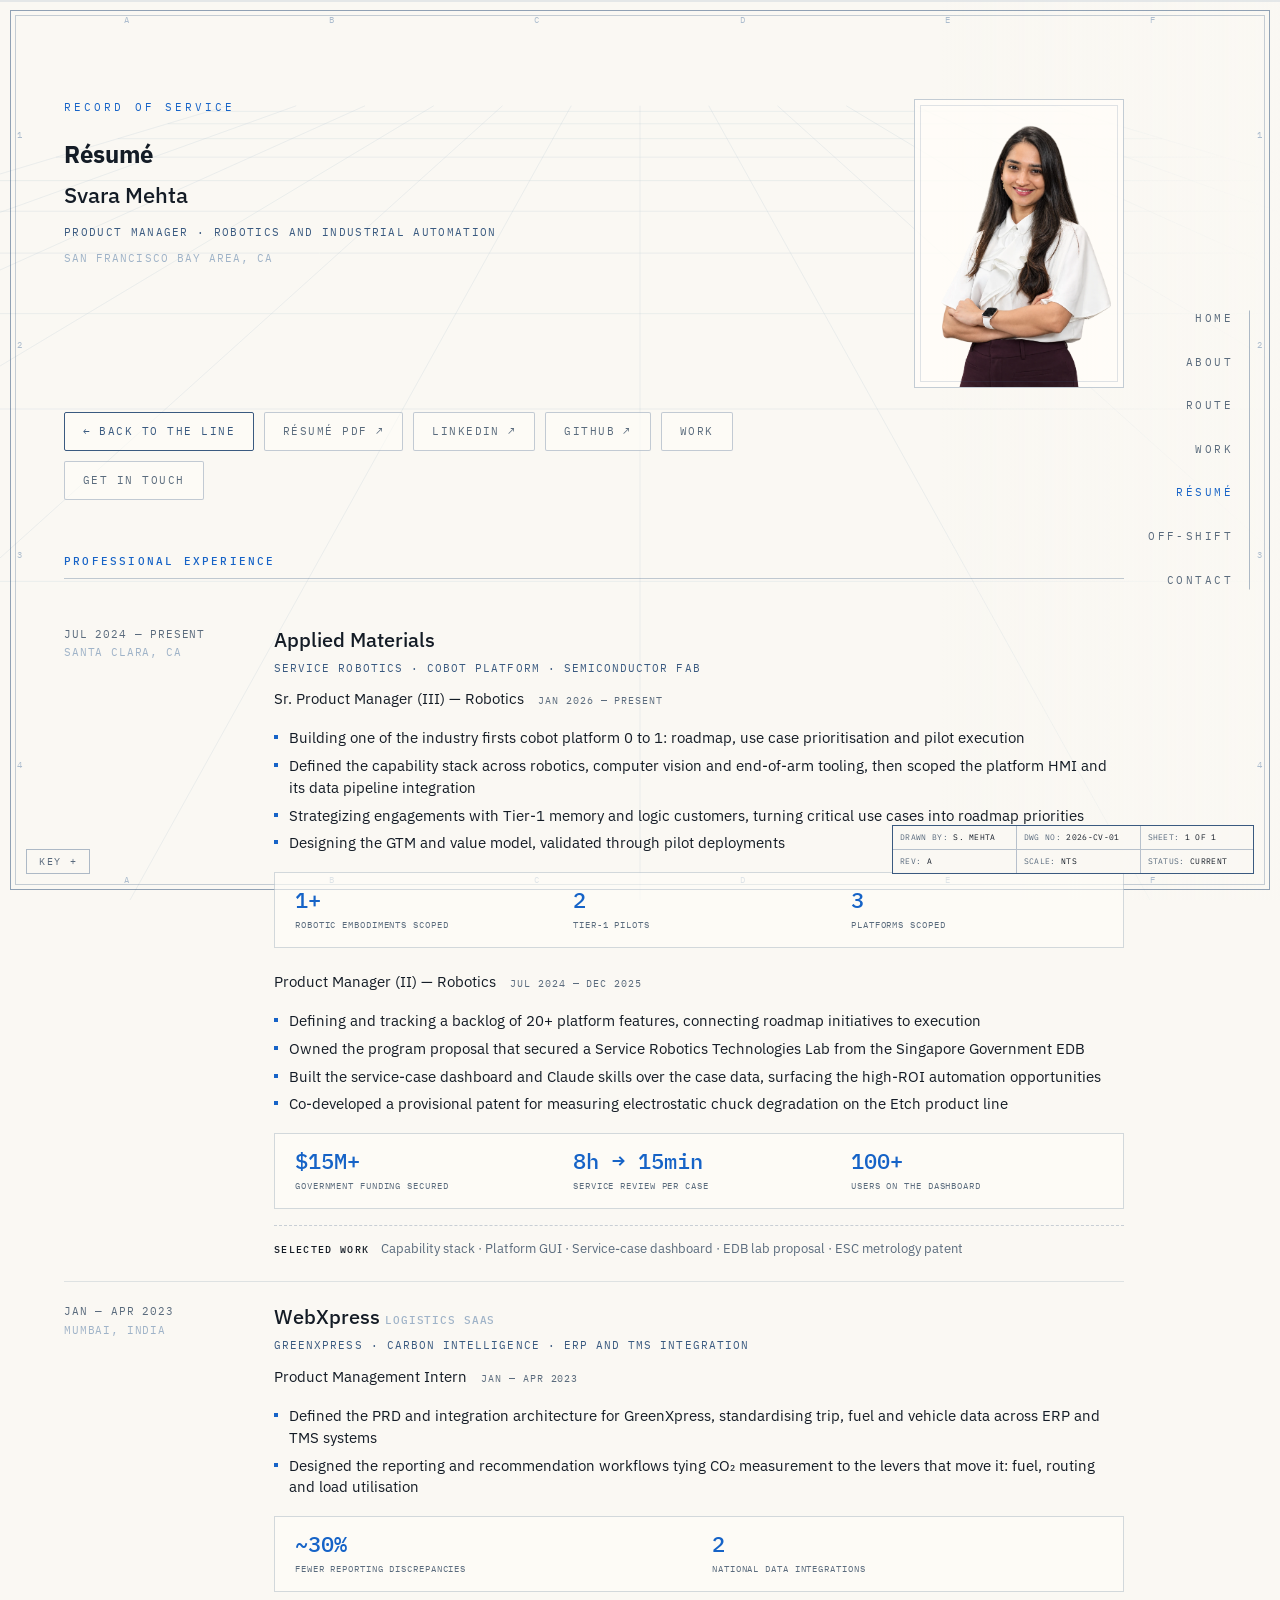
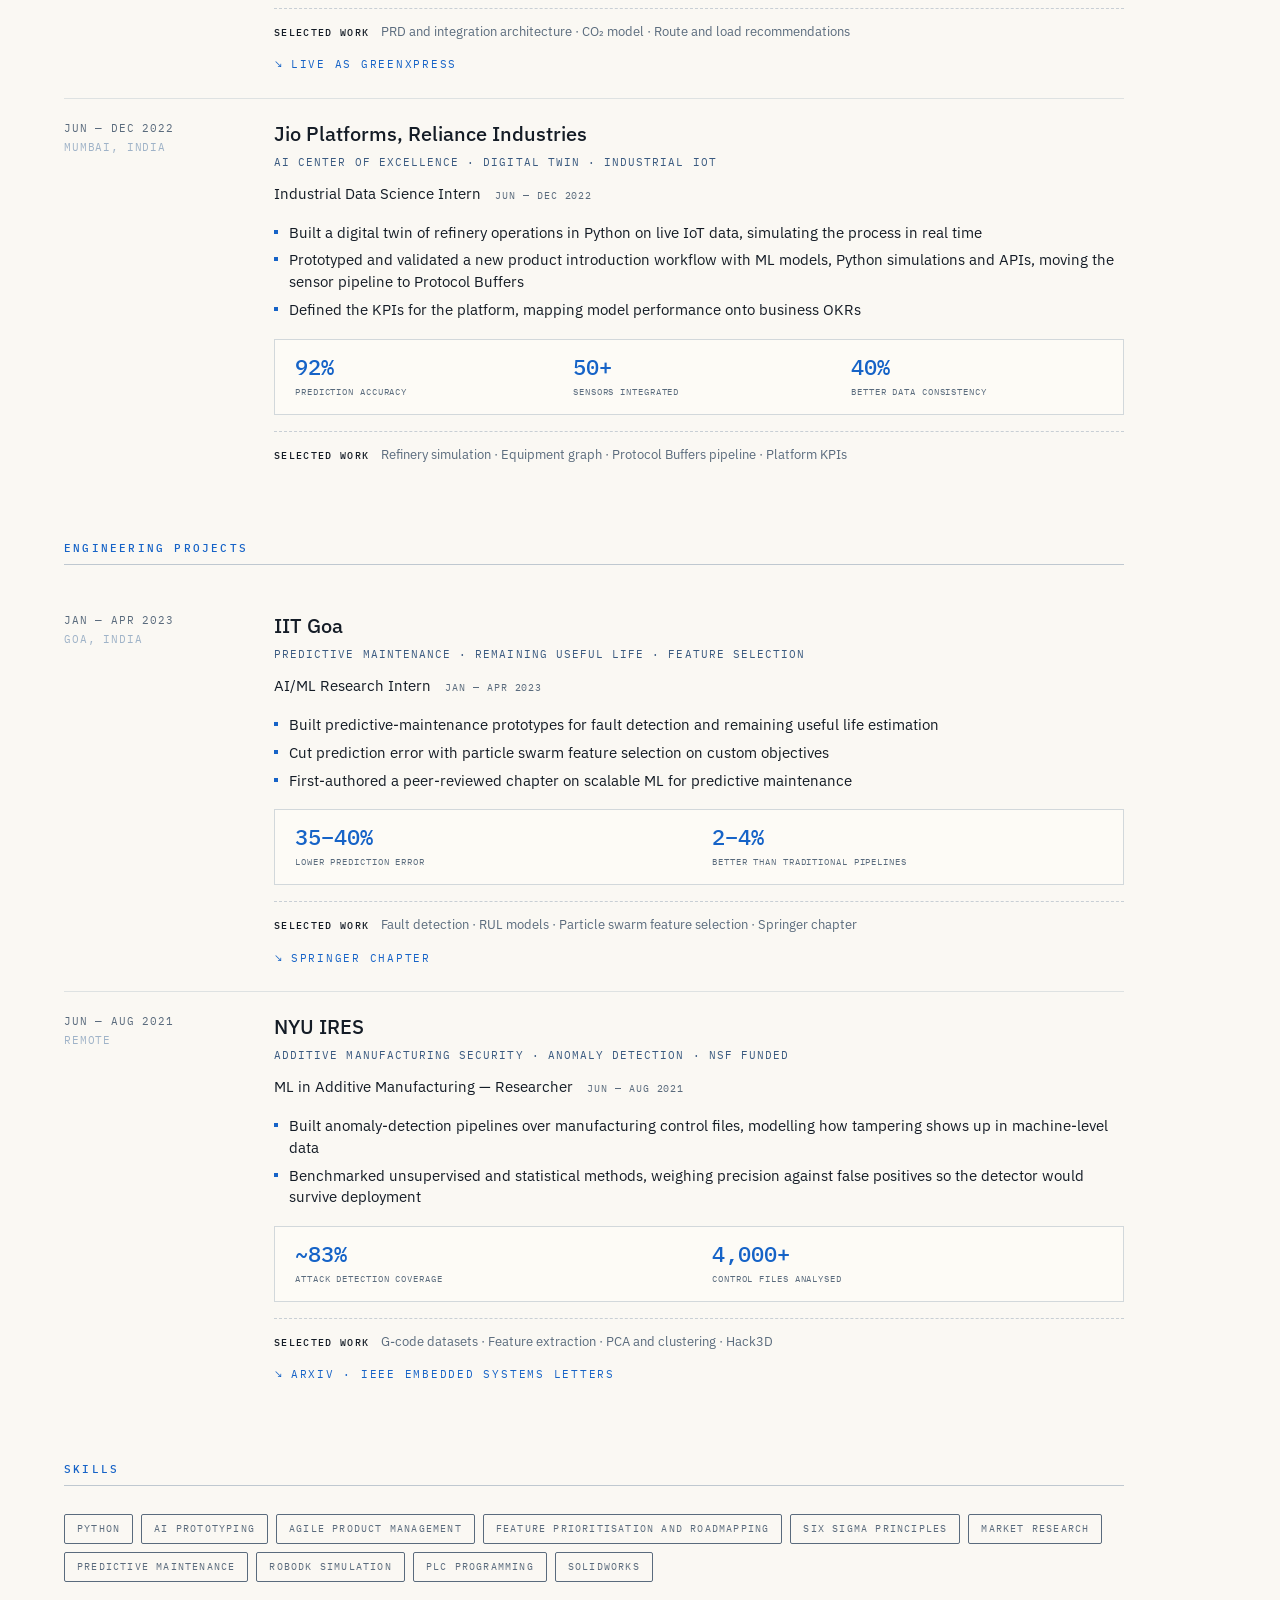
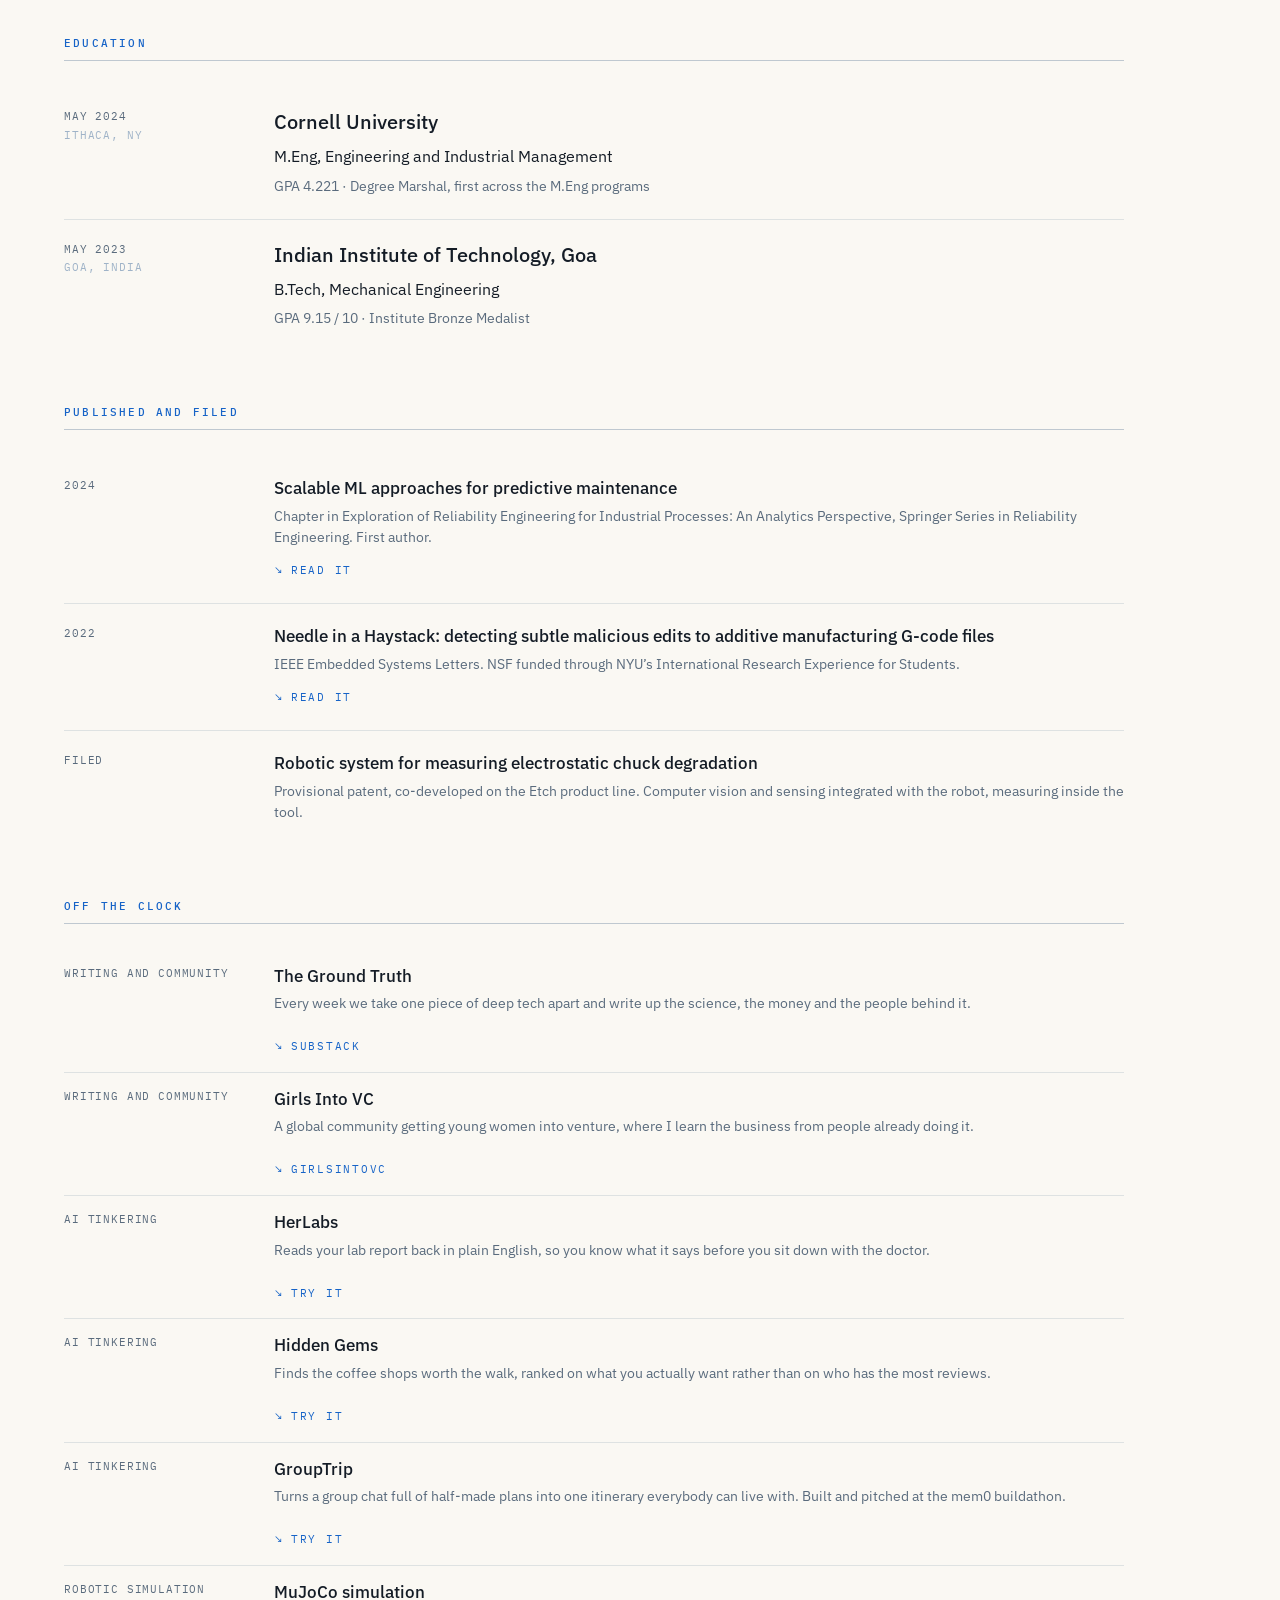
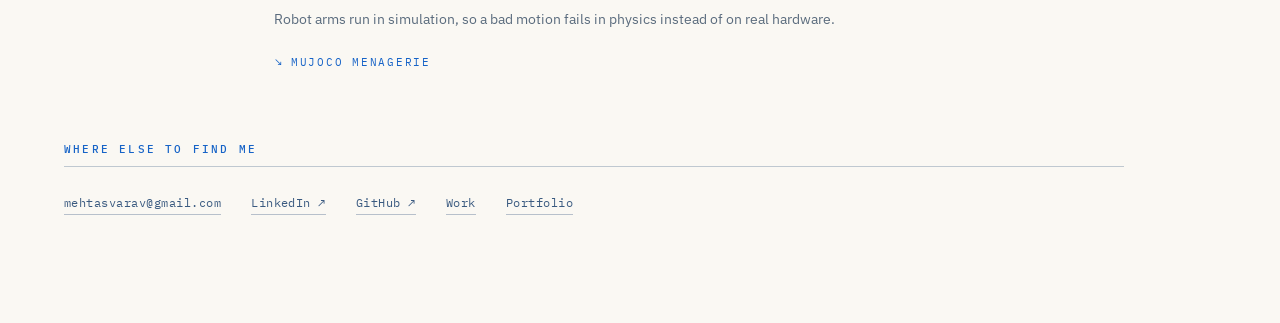
==== commit a0e1109a: "Wire the contact form to Web3Forms The access key is a public, per-form identifier rather than a cre" ====
--- a/resume.html
+++ b/resume.html
@@ -10,8 +10,8 @@
   <link rel="preconnect" href="https://fonts.googleapis.com" />
   <link rel="preconnect" href="https://fonts.gstatic.com" crossorigin />
   <link href="https://fonts.googleapis.com/css2?family=IBM+Plex+Sans:ital,wght@0,400;0,500;0,600;1,400&family=IBM+Plex+Mono:wght@400;500&display=swap" rel="stylesheet" />
-  <link rel="stylesheet" href="svara.css?v=1795788061" />
-  <script src="svara.js?v=1795788061" defer></script>
+  <link rel="stylesheet" href="svara.css?v=1795793141" />
+  <script src="svara.js?v=1795793141" defer></script>
 </head>
 <body class="page-resume">
   <div id="root" hidden></div>
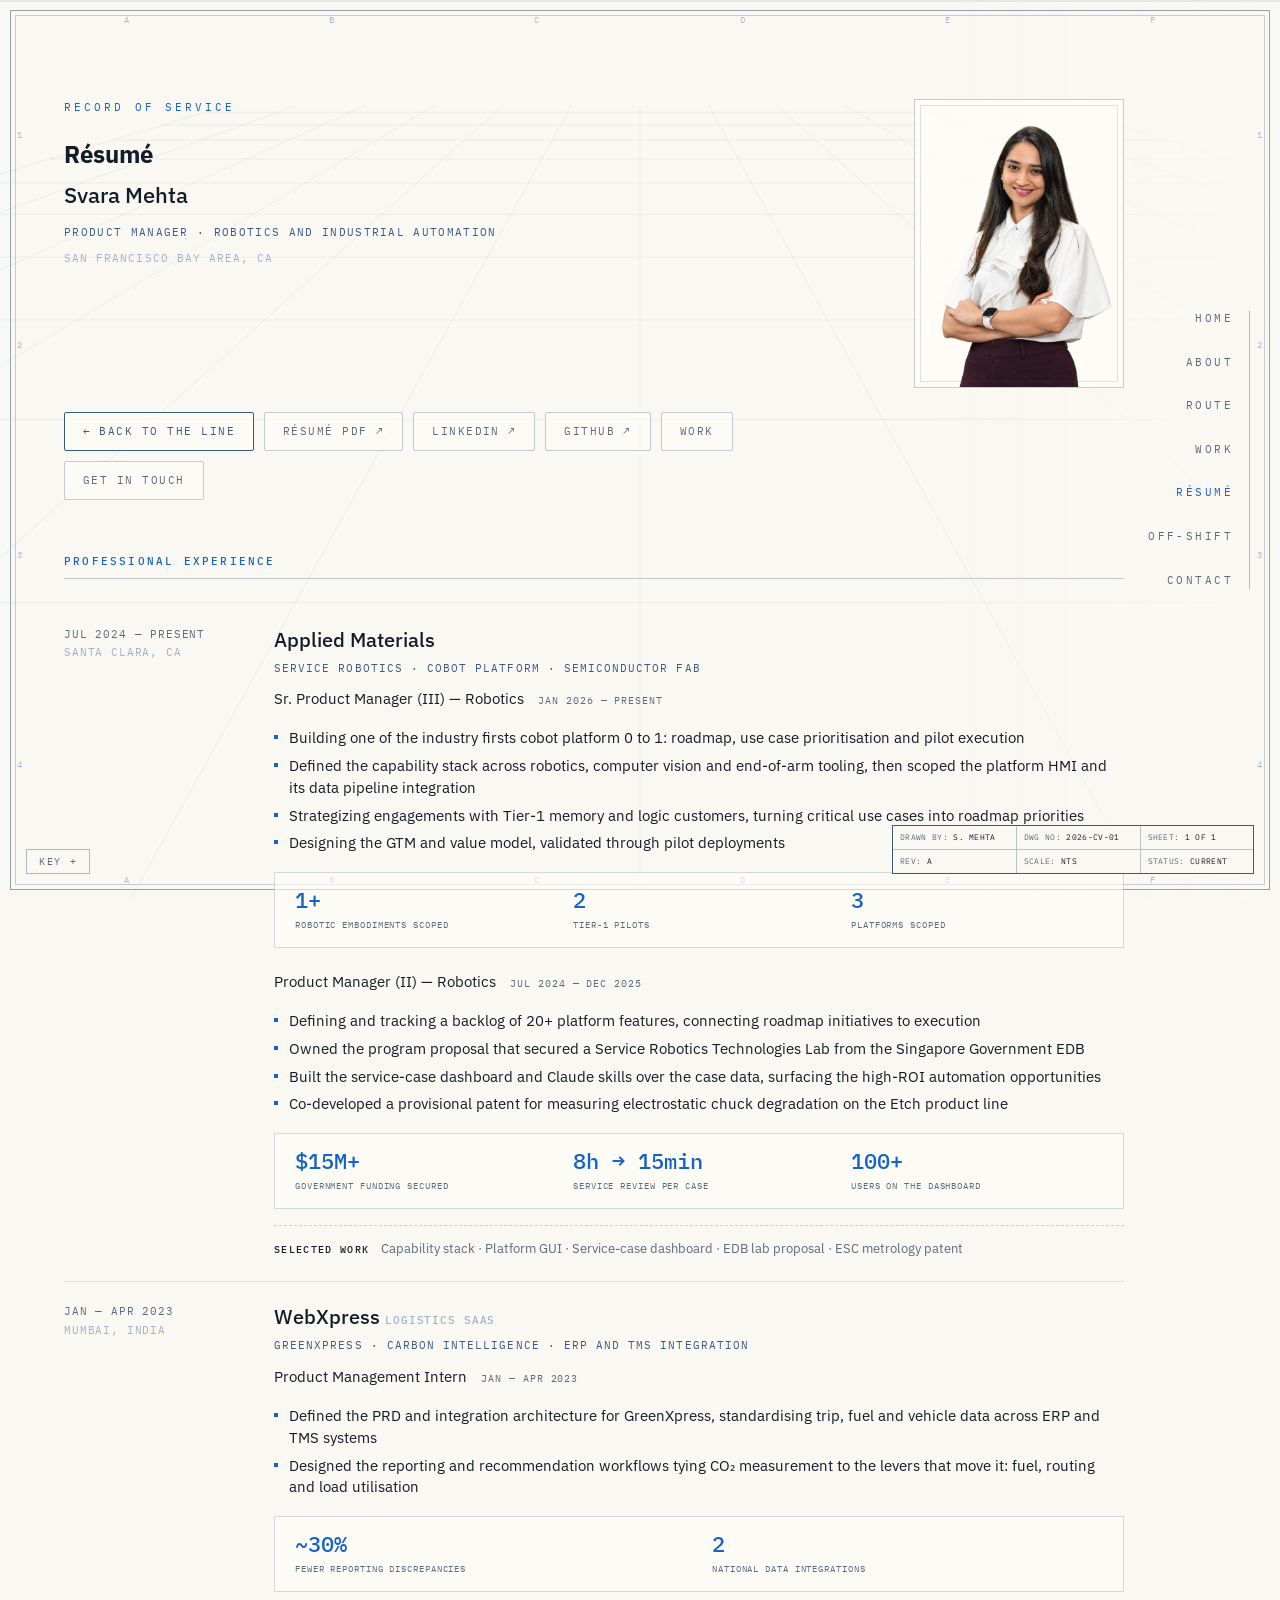
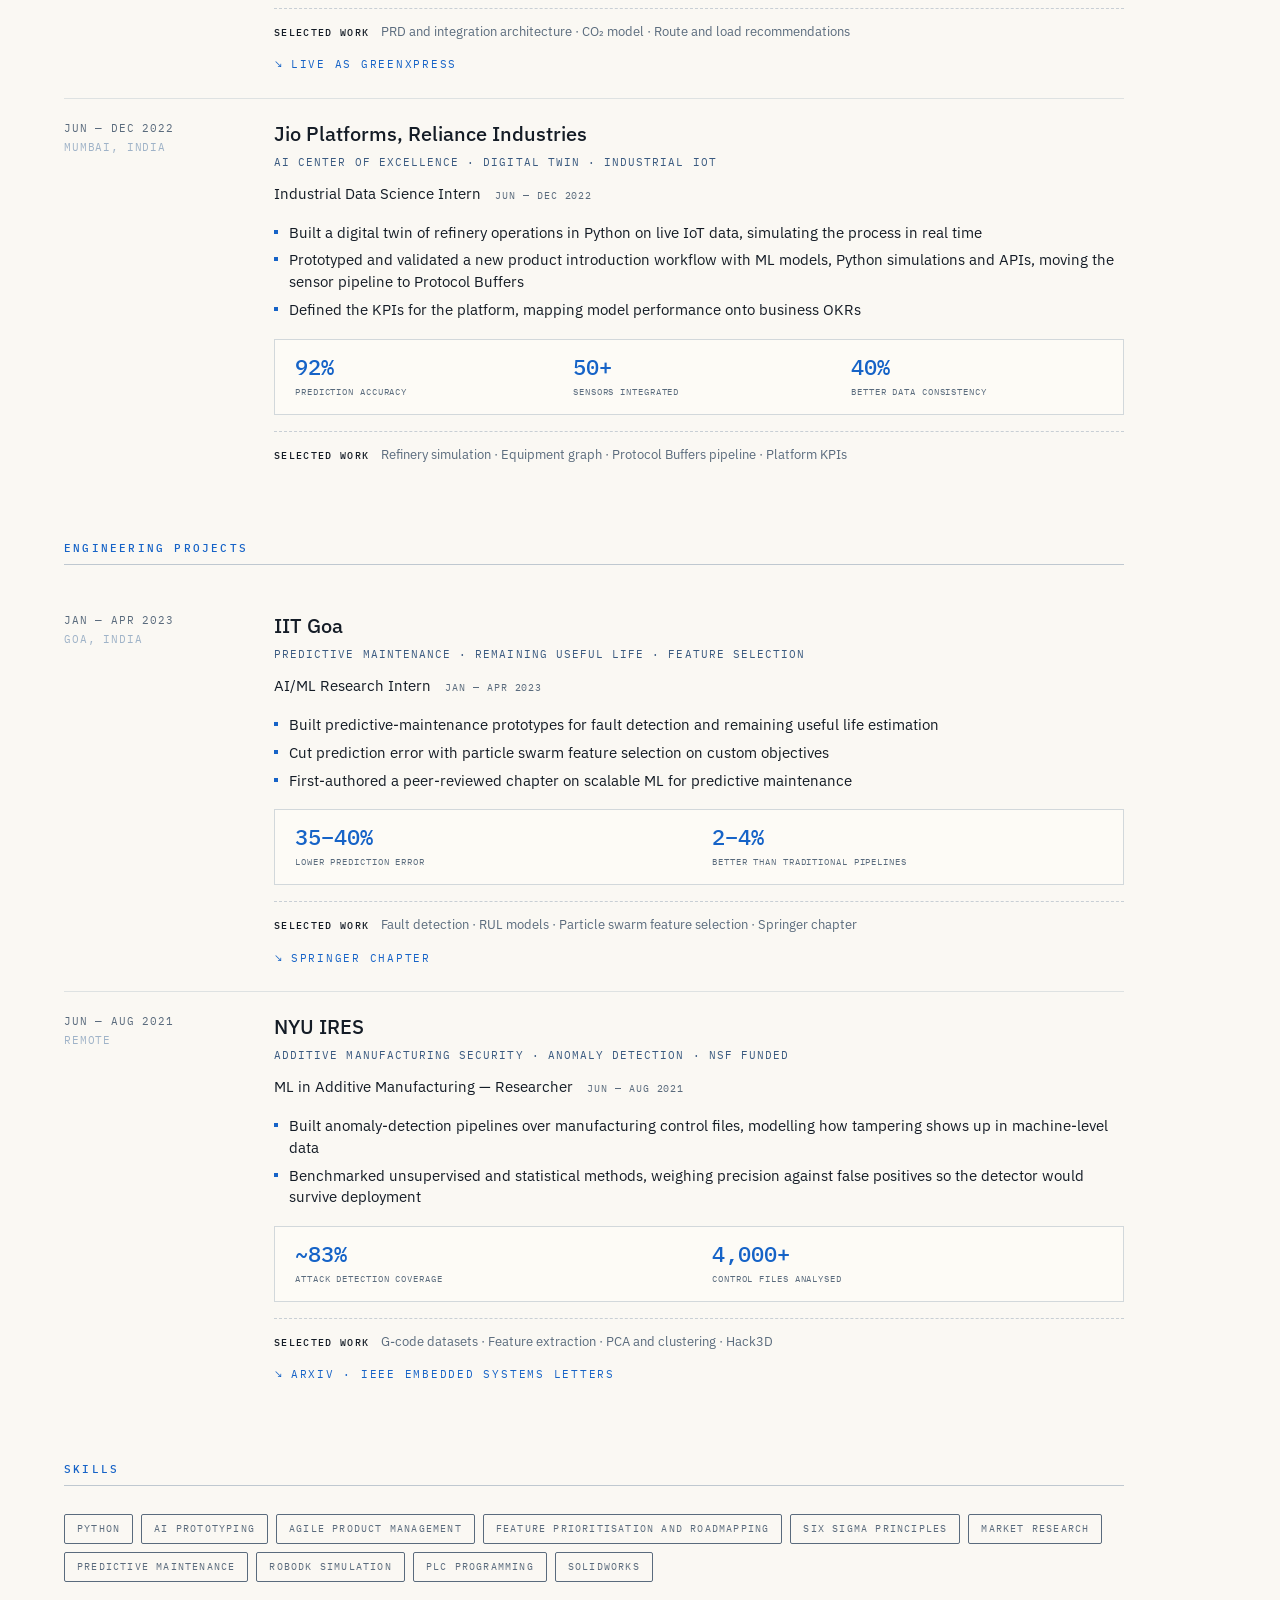
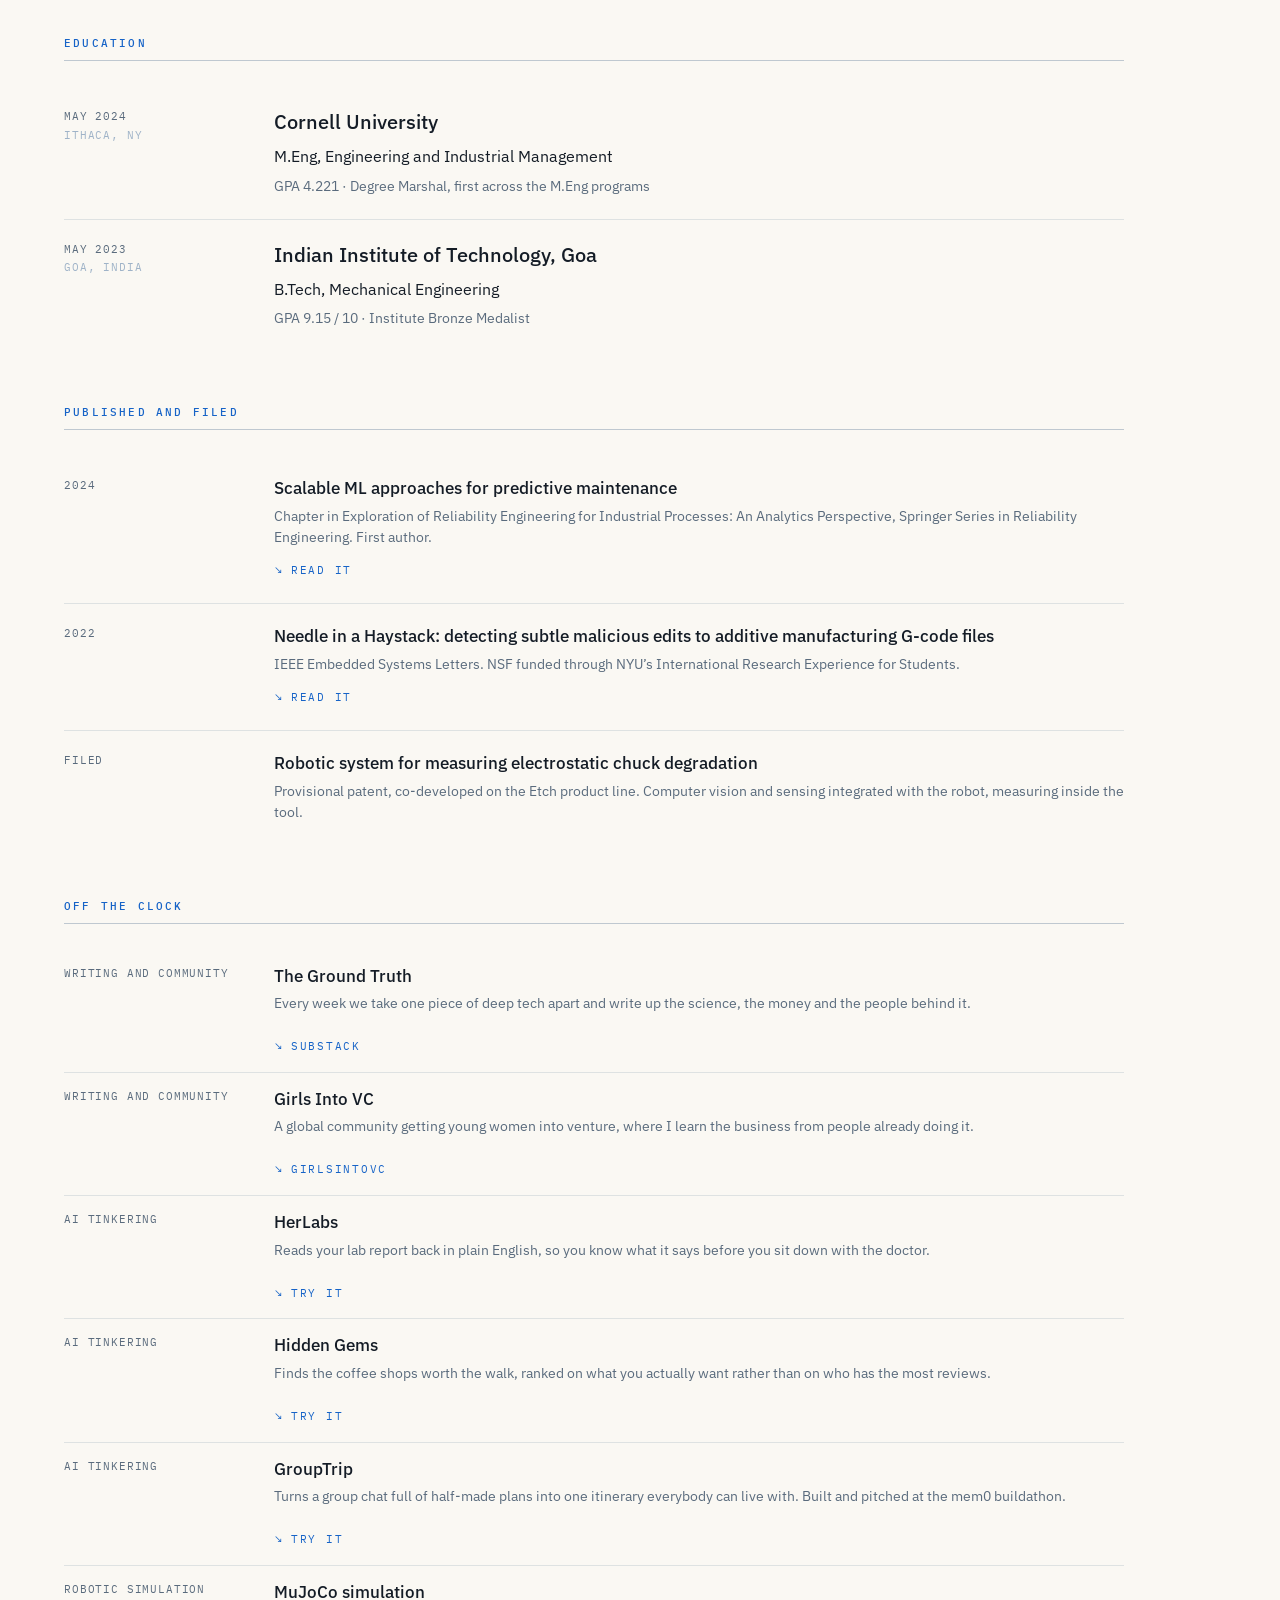
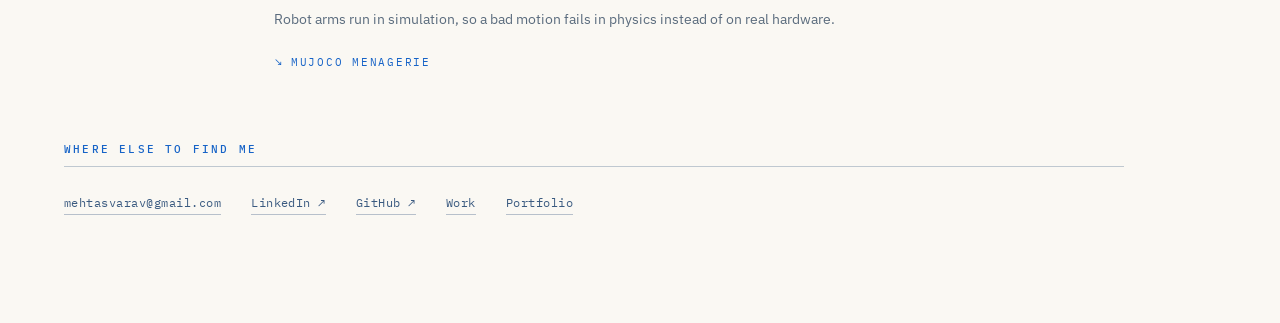
==== commit bfeb8a3b: "Make the contact form's Re line configurable The Re options now come from a CONTACT_RE list in svara" ====
--- a/resume.html
+++ b/resume.html
@@ -10,8 +10,8 @@
   <link rel="preconnect" href="https://fonts.googleapis.com" />
   <link rel="preconnect" href="https://fonts.gstatic.com" crossorigin />
   <link href="https://fonts.googleapis.com/css2?family=IBM+Plex+Sans:ital,wght@0,400;0,500;0,600;1,400&family=IBM+Plex+Mono:wght@400;500&display=swap" rel="stylesheet" />
-  <link rel="stylesheet" href="svara.css?v=1795793141" />
-  <script src="svara.js?v=1795793141" defer></script>
+  <link rel="stylesheet" href="svara.css?v=1795793653" />
+  <script src="svara.js?v=1795793653" defer></script>
 </head>
 <body class="page-resume">
   <div id="root" hidden></div>
--- a/svara.css
+++ b/svara.css
@@ -1840,6 +1840,9 @@
 }
 .wo-f + .wo-f { border-left: 1px solid rgba(58, 90, 128, 0.18); }
 .wo-f.wo-f-full { grid-column: 1 / -1; border-left: none; }
+/* a field row is a flex box, which would otherwise win over the hidden
+   attribute's own display: none */
+.wo-f[hidden] { display: none; }
 .wo-f label {
   font-family: var(--mono); font-size: 9.5px; letter-spacing: 0.18em;
   text-transform: uppercase; color: var(--slate);
